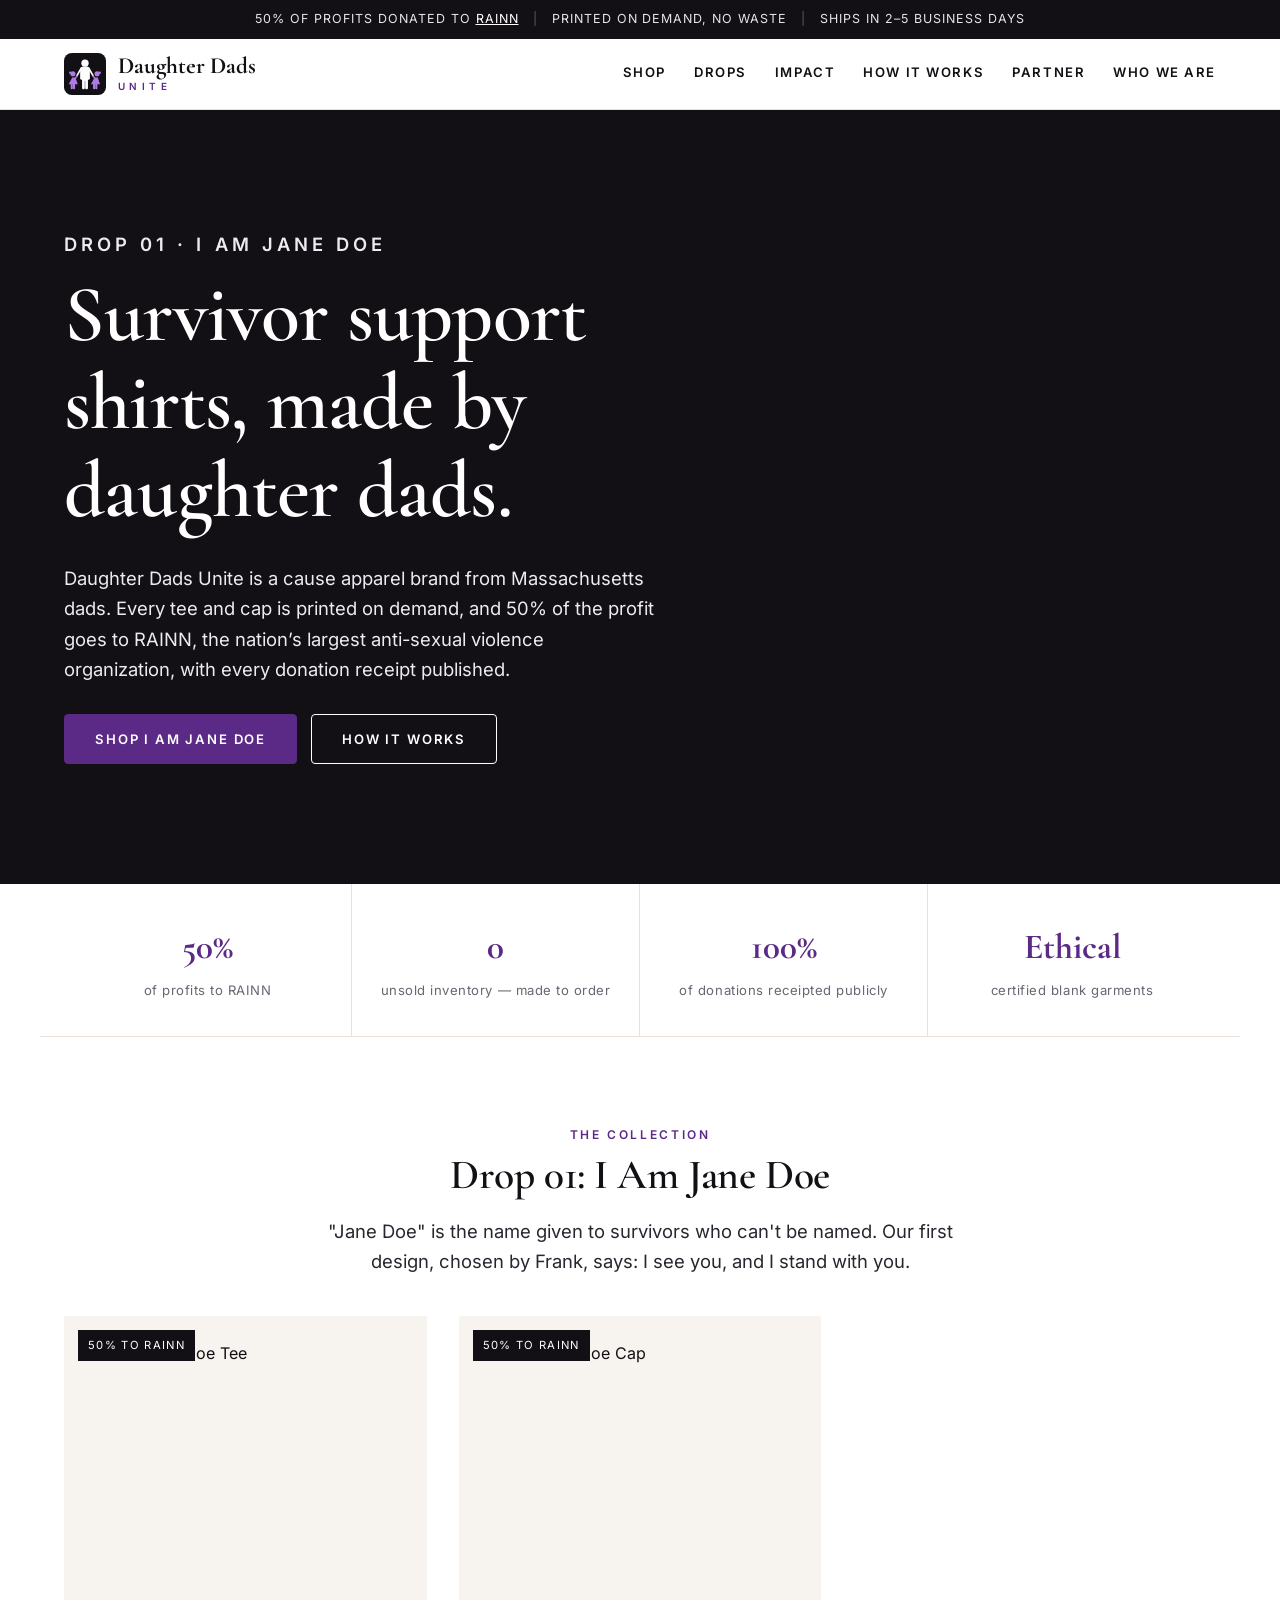
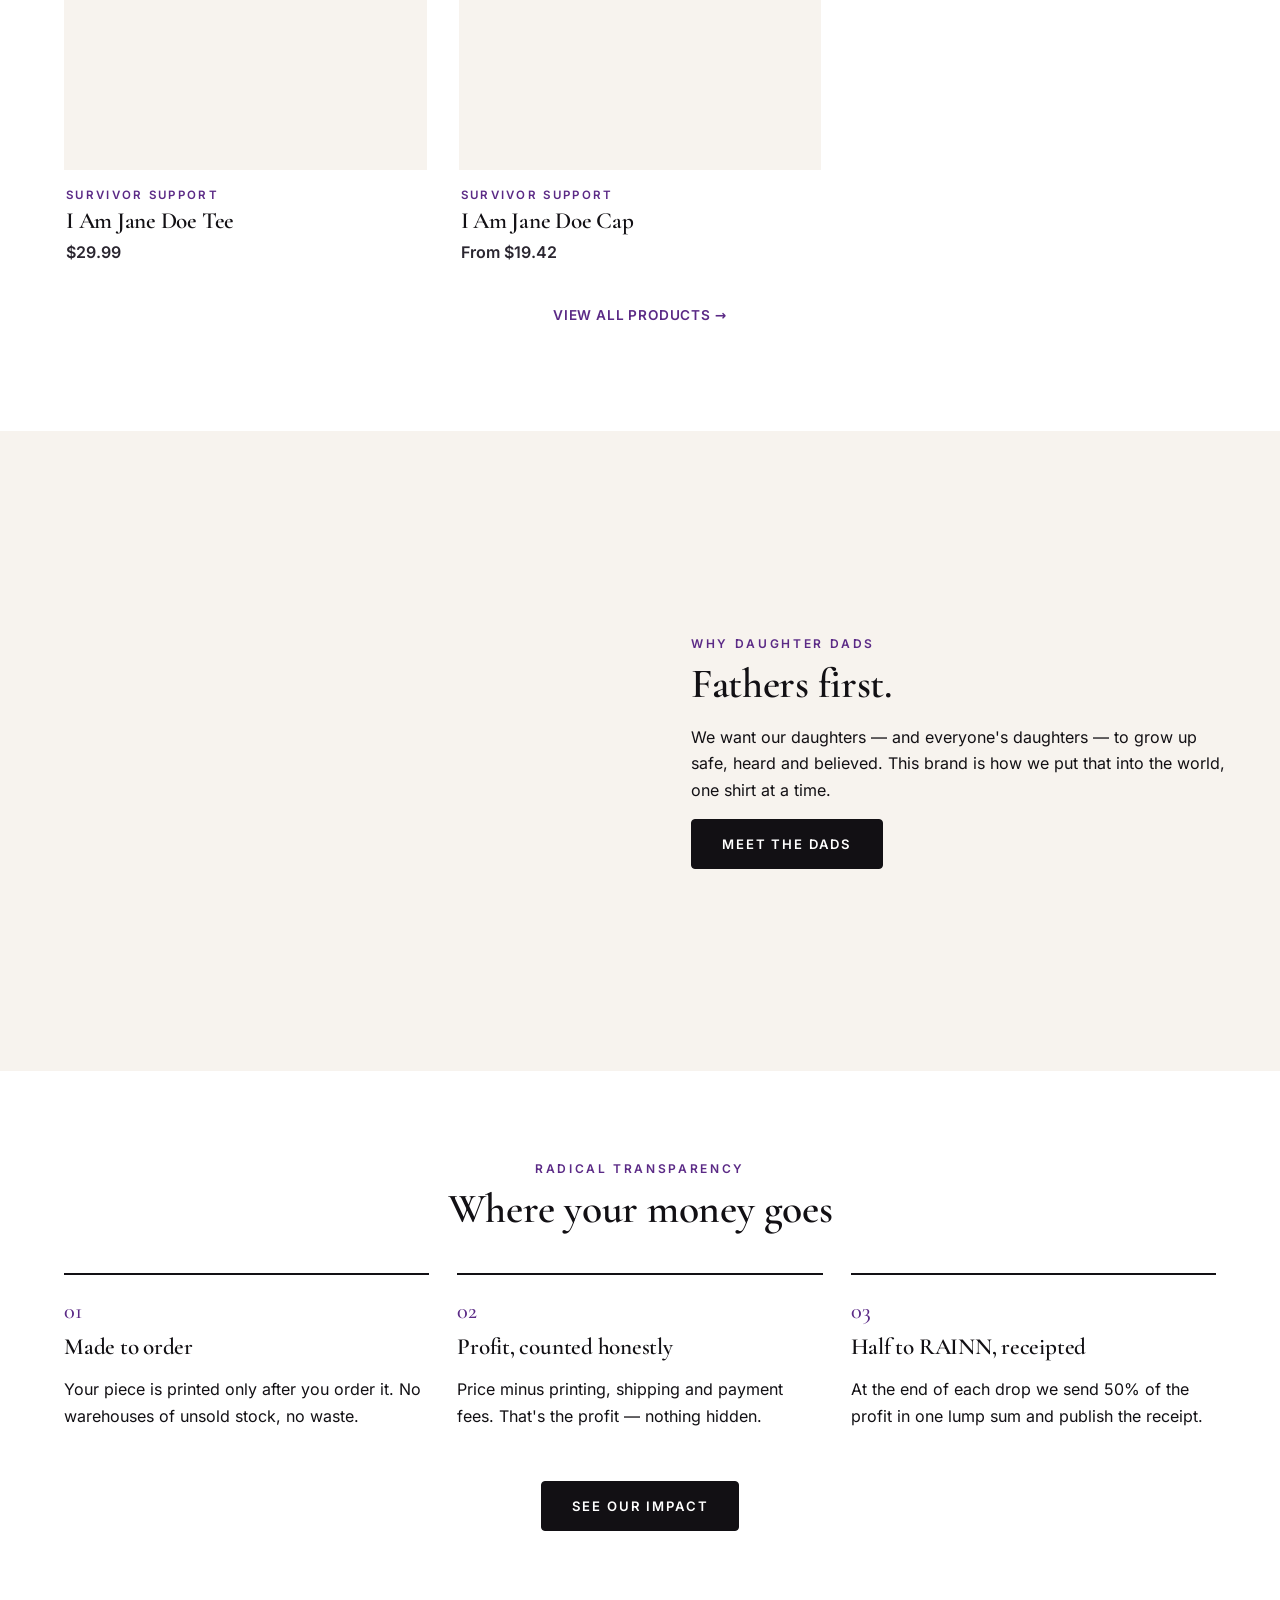
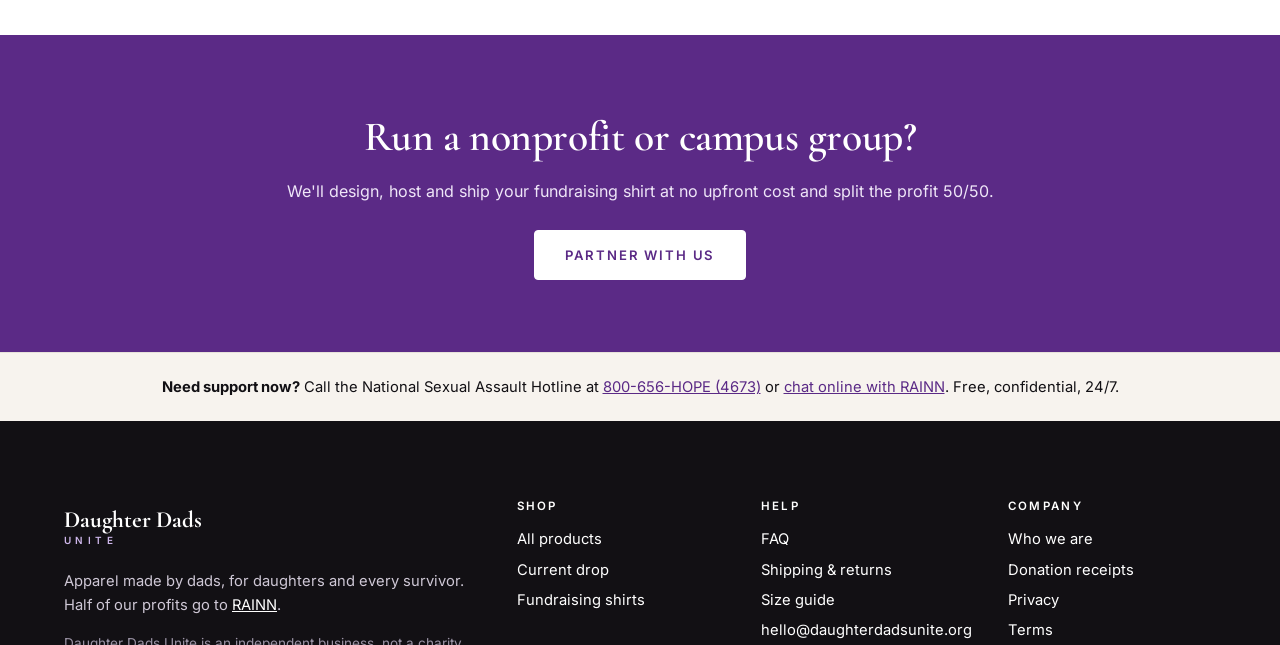
==== index.html @ fb6a7fa9 "Hero copy: 'from Massachusetts dads' Co-Authored-By: Claude Opus 5.5 <noreply@anthropic.com> Claude-" ====
<!DOCTYPE html>
<html lang="en">
<head>
<meta charset="utf-8">
<meta name="viewport" content="width=device-width, initial-scale=1">
<title>Daughter Dads Unite | Cause Apparel, 50% of Profits to RAINN</title>
<meta name="description" content="Premium cause apparel made by dads for their daughters. Printed on demand, 50% of profits donated to RAINN, every receipt published.">
<meta name="robots" content="index, follow, max-image-preview:large, max-snippet:-1">
<link rel="canonical" href="https://daughterdadsunite.org/">
<meta property="og:type" content="website"><meta property="og:site_name" content="Daughter Dads Unite">
<meta property="og:title" content="Daughter Dads Unite | Cause Apparel, 50% of Profits to RAINN"><meta property="og:description" content="Premium cause apparel made by dads for their daughters. Printed on demand, 50% of profits donated to RAINN, every receipt published.">
<meta property="og:url" content="https://daughterdadsunite.org/"><meta property="og:image" content="https://images.unsplash.com/photo-1554200991-de2527940354?auto=format&fit=crop&w=1200&h=630&q=80">
<meta property="og:image:width" content="1200"><meta property="og:image:height" content="630"><meta property="og:image:alt" content="A father carrying his young daughter on his shoulders outdoors"><meta property="og:locale" content="en_US">
<meta name="twitter:card" content="summary_large_image"><meta name="twitter:title" content="Daughter Dads Unite | Cause Apparel, 50% of Profits to RAINN"><meta name="twitter:description" content="Premium cause apparel made by dads for their daughters. Printed on demand, 50% of profits donated to RAINN, every receipt published."><meta name="twitter:image" content="https://images.unsplash.com/photo-1554200991-de2527940354?auto=format&fit=crop&w=1200&h=630&q=80">
<meta name="theme-color" content="#121014">
<link rel="icon" href="/favicon.ico" sizes="48x48"><link rel="icon" href="/favicon.svg" type="image/svg+xml"><link rel="icon" href="/icons/favicon-32.png" type="image/png" sizes="32x32">
<link rel="apple-touch-icon" href="/icons/apple-touch-icon.png"><link rel="manifest" href="/site.webmanifest">
<link rel="preload" href="fonts/inter-latin-400-normal.woff2" as="font" type="font/woff2" crossorigin><link rel="preload" href="fonts/cormorant-garamond-latin-600-normal.woff2" as="font" type="font/woff2" crossorigin>
<link rel="preconnect" href="https://images.unsplash.com" crossorigin><link rel="preconnect" href="https://m.media-amazon.com" crossorigin>
<link rel="preload" as="image" href="https://images.unsplash.com/photo-1554200991-de2527940354?auto=format&fit=crop&w=1200&q=70" imagesrcset="https://images.unsplash.com/photo-1554200991-de2527940354?auto=format&fit=crop&w=480&q=70 480w, https://images.unsplash.com/photo-1554200991-de2527940354?auto=format&fit=crop&w=800&q=70 800w, https://images.unsplash.com/photo-1554200991-de2527940354?auto=format&fit=crop&w=1200&q=70 1200w, https://images.unsplash.com/photo-1554200991-de2527940354?auto=format&fit=crop&w=1800&q=70 1800w" imagesizes="(max-width:899px) 100vw, 56vw" fetchpriority="high">
<link rel="stylesheet" href="styles.css?v=20261127c">
<script type="application/ld+json">{"@context":"https://schema.org","@graph":[{"@type":"Organization","@id":"https://daughterdadsunite.org/#organization","name":"Daughter Dads Unite","alternateName":"DDU","url":"https://daughterdadsunite.org/","logo":{"@type":"ImageObject","url":"https://daughterdadsunite.org/icons/logo-512.png","width":512,"height":512},"image":"https://daughterdadsunite.org/icons/logo-512.png","email":"hello@daughterdadsunite.org","description":"Cause apparel made by two Massachusetts dads for their daughters and every survivor. Printed on demand; 50% of profits donated to RAINN with every receipt published.","slogan":"Wear what you stand for.","foundingLocation":{"@type":"Place","name":"Massachusetts, USA"},"areaServed":"US","founder":[{"@type":"Person","name":"Frank Schnur","jobTitle":"CEO, Movement","image":"https://daughterdadsunite.org/images/frank-schnur.jpg"},{"@type":"Person","name":"Shaheen Arif","jobTitle":"Chief Coordinator of Campaigns","image":"https://daughterdadsunite.org/images/shaheen-arif.jpg"}],"contactPoint":{"@type":"ContactPoint","contactType":"customer support","email":"hello@daughterdadsunite.org","availableLanguage":"English"},"sameAs":["https://www.amazon.com/dp/B0HSJB42QG"]},{"@type":"WebSite","@id":"https://daughterdadsunite.org/#website","url":"https://daughterdadsunite.org/","name":"Daughter Dads Unite","publisher":{"@id":"https://daughterdadsunite.org/#organization"},"inLanguage":"en-US"},{"@type":"WebPage","@id":"https://daughterdadsunite.org/#webpage","url":"https://daughterdadsunite.org/","name":"Daughter Dads Unite | Cause Apparel, 50% of Profits to RAINN","description":"Premium cause apparel made by dads for their daughters. Printed on demand, 50% of profits donated to RAINN, every receipt published.","isPartOf":{"@id":"https://daughterdadsunite.org/#website"},"about":{"@id":"https://daughterdadsunite.org/#organization"},"inLanguage":"en-US","primaryImageOfPage":{"@type":"ImageObject","url":"https://images.unsplash.com/photo-1554200991-de2527940354?auto=format&fit=crop&w=1200&h=630&q=80"}},{"@type":"Product","@id":"https://daughterdadsunite.org/product-jane-doe-tee.html#product","name":"I Am Jane Doe Tee","sku":"DDU-JANE-DOE-TEE","image":["https://m.media-amazon.com/images/I/51NtJSgfksL._AC_SL1000_.jpg"],"description":"Unisex cause tee. \"Jane Doe\" is the name given to survivors who can't be named; wearing it says: I see you, and I stand with you. 50% of profits go to RAINN.","brand":{"@type":"Brand","name":"Daughter Dads Unite"},"category":"Apparel & Accessories > Clothing > Shirts & Tops","url":"https://daughterdadsunite.org/product-jane-doe-tee.html","offers":{"@type":"Offer","url":"https://daughterdadsunite.org/product-jane-doe-tee.html","priceCurrency":"USD","price":"29.99","availability":"https://schema.org/InStock","itemCondition":"https://schema.org/NewCondition","seller":{"@id":"https://daughterdadsunite.org/#organization"},"hasMerchantReturnPolicy":{"@type":"MerchantReturnPolicy","applicableCountry":"US","returnPolicyCategory":"https://schema.org/MerchantReturnFiniteReturnWindow","merchantReturnDays":30,"returnMethod":"https://schema.org/ReturnByMail","merchantReturnLink":"https://daughterdadsunite.org/faq.html#shipping","itemDefectReturnFees":"https://schema.org/FreeReturn"}}},{"@type":"Product","@id":"https://daughterdadsunite.org/product-jane-doe-cap.html#product","name":"I Am Jane Doe Cap","sku":"DDU-JANE-DOE-CAP","image":["https://m.media-amazon.com/images/I/417ATIIuTfL._AC_SL1000_.jpg"],"description":"Black structured cap with adjustable strap carrying the I Am Jane Doe statement. 50% of profits go to RAINN.","brand":{"@type":"Brand","name":"Daughter Dads Unite"},"category":"Apparel & Accessories > Clothing Accessories > Hats","url":"https://daughterdadsunite.org/product-jane-doe-cap.html","offers":{"@type":"Offer","url":"https://daughterdadsunite.org/product-jane-doe-cap.html","priceCurrency":"USD","price":"19.42","availability":"https://schema.org/InStock","itemCondition":"https://schema.org/NewCondition","seller":{"@id":"https://daughterdadsunite.org/#organization"},"hasMerchantReturnPolicy":{"@type":"MerchantReturnPolicy","applicableCountry":"US","returnPolicyCategory":"https://schema.org/MerchantReturnFiniteReturnWindow","merchantReturnDays":30,"returnMethod":"https://schema.org/ReturnByMail","merchantReturnLink":"https://daughterdadsunite.org/faq.html#shipping","itemDefectReturnFees":"https://schema.org/FreeReturn"}}},{"@type":"ItemList","@id":"https://daughterdadsunite.org/#products","name":"Drop 01: I Am Jane Doe","itemListElement":[{"@type":"ListItem","position":1,"url":"https://daughterdadsunite.org/product-jane-doe-tee.html"},{"@type":"ListItem","position":2,"url":"https://daughterdadsunite.org/product-jane-doe-cap.html"}]}]}</script>
</head>
<body>
<a class="skip" href="#main">Skip to content</a>
<div class="announce" role="note"><span>50% of profits donated to <a href="cause.html">RAINN</a></span><span class="sep">|</span><span>Printed on demand, no waste</span><span class="sep">|</span><span>Ships in 2&ndash;5 business days</span></div>
<header class="site-header">
  <div class="wrap header-inner">
    <a class="brand" href="index.html" aria-label="Daughter Dads Unite home"><img src="logo.svg?v=20261127c" alt="" width="42" height="42" decoding="async"><span class="wordmark">Daughter Dads<small>Unite</small></span></a>
    <button class="menu-btn" aria-expanded="false" aria-controls="nav" onclick="var n=document.getElementById('nav');var o=n.classList.toggle('open');this.setAttribute('aria-expanded',o)">Menu</button>
    <nav id="nav" aria-label="Main"><a href="shop.html">Shop</a><a href="drops.html">Drops</a><a href="cause.html">Impact</a><a href="how-it-works.html">How It Works</a><a href="partner.html">Partner</a><a href="about.html">Who We Are</a></nav>
  </div>
</header>
<main id="main">
<section class="hero">
  <img src="https://images.unsplash.com/photo-1554200991-de2527940354?auto=format&fit=crop&w=1200&q=70" srcset="https://images.unsplash.com/photo-1554200991-de2527940354?auto=format&fit=crop&w=480&q=70 480w, https://images.unsplash.com/photo-1554200991-de2527940354?auto=format&fit=crop&w=800&q=70 800w, https://images.unsplash.com/photo-1554200991-de2527940354?auto=format&fit=crop&w=1200&q=70 1200w, https://images.unsplash.com/photo-1554200991-de2527940354?auto=format&fit=crop&w=1800&q=70 1800w" sizes="(max-width:899px) 100vw, 56vw" width="1200" height="800" alt="A father carrying his young daughter on his shoulders outdoors" class="hero-img" loading="eager" fetchpriority="high" decoding="async">
  <div class="hero-text">
    <p class="eyebrow">Drop 01 &middot; I Am Jane Doe</p>
    <h1>Survivor support shirts, made by daughter dads.</h1>
    <p>Daughter Dads Unite is a cause apparel brand from Massachusetts dads. Every tee and cap is printed on demand, and 50% of the profit goes to RAINN, the nation&rsquo;s largest anti-sexual violence organization, with every donation receipt published.</p>
    <div class="cta-row"><a class="btn" href="product-jane-doe-tee.html">Shop I Am Jane Doe</a><a class="btn outline" href="how-it-works.html">How it works</a></div>
  </div>
</section>
<section class="trust wrap">
  <div><b>50%</b><span>of profits to RAINN</span></div>
  <div><b>0</b><span>unsold inventory &mdash; made to order</span></div>
  <div><b>100%</b><span>of donations receipted publicly</span></div>
  <div><b>Ethical</b><span>certified blank garments</span></div>
</section>
<section class="wrap section">
  <div class="section-head"><p class="eyebrow dark">The collection</p><h2>Drop 01: I Am Jane Doe</h2><p class="lead">"Jane Doe" is the name given to survivors who can't be named. Our first design, chosen by Frank, says: I see you, and I stand with you.</p></div>
  <div class="pgrid"><a class="pcard" href="product-jane-doe-tee.html">
  <div class="pcard-img"><img src="https://m.media-amazon.com/images/I/51NtJSgfksL._AC_SL1000_.jpg" srcset="https://m.media-amazon.com/images/I/51NtJSgfksL._AC_SL500_.jpg 500w, https://m.media-amazon.com/images/I/51NtJSgfksL._AC_SL1000_.jpg 1000w" sizes="(max-width:600px) 90vw, 400px" width="1000" height="1000" loading="lazy" decoding="async" alt="I Am Jane Doe Tee"><span class="tag">50% to RAINN</span></div>
  <div class="pcard-body"><p class="cause-label">Survivor Support</p><h3>I Am Jane Doe Tee</h3><p class="price">$29.99</p></div>
</a><a class="pcard" href="product-jane-doe-cap.html">
  <div class="pcard-img"><img src="https://m.media-amazon.com/images/I/417ATIIuTfL._AC_SL1000_.jpg" srcset="https://m.media-amazon.com/images/I/417ATIIuTfL._AC_SL500_.jpg 500w, https://m.media-amazon.com/images/I/417ATIIuTfL._AC_SL1000_.jpg 1000w" sizes="(max-width:600px) 90vw, 400px" width="1000" height="1000" loading="lazy" decoding="async" alt="I Am Jane Doe Cap"><span class="tag">50% to RAINN</span></div>
  <div class="pcard-body"><p class="cause-label">Survivor Support</p><h3>I Am Jane Doe Cap</h3><p class="price">From $19.42</p></div>
</a></div>
  <p class="center"><a class="text-link" href="shop.html">View all products &rarr;</a></p>
</section>
<section class="split-band">
  <img src="https://images.unsplash.com/photo-1764697383508-b7f53784ffc0?auto=format&fit=crop&w=1200&q=70" srcset="https://images.unsplash.com/photo-1764697383508-b7f53784ffc0?auto=format&fit=crop&w=480&q=70 480w, https://images.unsplash.com/photo-1764697383508-b7f53784ffc0?auto=format&fit=crop&w=800&q=70 800w, https://images.unsplash.com/photo-1764697383508-b7f53784ffc0?auto=format&fit=crop&w=1200&q=70 1200w" sizes="(max-width:800px) 100vw, 50vw" width="1200" height="800" alt="Father and daughter smiling together among autumn leaves" class="band-img" loading="lazy" decoding="async">
  <div class="band-text">
    <p class="eyebrow dark">Why daughter dads</p>
    <h2>Fathers first.</h2>
    <p>We want our daughters &mdash; and everyone's daughters &mdash; to grow up safe, heard and believed. This brand is how we put that into the world, one shirt at a time.</p>
    <a class="btn dark" href="about.html">Meet the dads</a>
  </div>
</section>
<section class="wrap section">
  <div class="section-head"><p class="eyebrow dark">Radical transparency</p><h2>Where your money goes</h2></div>
  <div class="three">
    <div class="step"><span>01</span><h3>Made to order</h3><p>Your piece is printed only after you order it. No warehouses of unsold stock, no waste.</p></div>
    <div class="step"><span>02</span><h3>Profit, counted honestly</h3><p>Price minus printing, shipping and payment fees. That's the profit &mdash; nothing hidden.</p></div>
    <div class="step"><span>03</span><h3>Half to RAINN, receipted</h3><p>At the end of each drop we send 50% of the profit in one lump sum and publish the receipt.</p></div>
  </div>
  <p class="center"><a class="btn dark" href="cause.html">See our impact</a></p>
</section>
<section class="cta-band"><div class="wrap">
  <h2>Run a nonprofit or campus group?</h2>
  <p>We'll design, host and ship your fundraising shirt at no upfront cost and split the profit 50/50.</p>
  <a class="btn" href="partner.html">Partner with us</a>
</div></section>

</main>
<section class="hotline"><div class="wrap"><p><b>Need support now?</b> Call the National Sexual Assault Hotline at <a href="tel:18006564673">800-656-HOPE (4673)</a> or <a href="https://hotline.rainn.org/online" target="_blank" rel="noopener">chat online with RAINN</a>. Free, confidential, 24/7.</p></div></section>
<footer class="site-footer">
  <div class="wrap footer-grid">
    <div>
      <p class="wordmark light">Daughter Dads<small>Unite</small></p>
      <p>Apparel made by dads, for daughters and every survivor. Half of our profits go to <a href="https://rainn.org" target="_blank" rel="noopener">RAINN</a>.</p>
      <p class="fine">Daughter Dads Unite is an independent business, not a charity, and is not affiliated with or endorsed by RAINN. Purchases are not tax-deductible.</p>
    </div>
    <div><p class="foot-h">Shop</p><a href="shop.html">All products</a><a href="drops.html">Current drop</a><a href="partner.html">Fundraising shirts</a></div>
    <div><p class="foot-h">Help</p><a href="faq.html">FAQ</a><a href="faq.html#shipping">Shipping &amp; returns</a><a href="faq.html#sizing">Size guide</a><a href="mailto:hello@daughterdadsunite.org">hello@daughterdadsunite.org</a></div>
    <div><p class="foot-h">Company</p><a href="about.html">Who we are</a><a href="cause.html#receipts">Donation receipts</a><a href="privacy.html">Privacy</a><a href="terms.html">Terms</a></div>
  </div>
  <p class="wrap fine copy">&copy; 2026 Daughter Dads Unite. Products are printed and shipped by our fulfilment partner Printful. Also sold on Amazon by Love and Care Store.</p>
  <p class="wrap fine powered">Powered by <a href="https://getservices.ai" target="_blank" rel="noopener">getservices.ai</a></p>
</footer>
<script>window.DDU_API="https://api.daughterdadsunite.org";</script>

</body>
</html>
---- styles.css ----
@font-face{font-family:'Cormorant Garamond';font-style:normal;font-weight:500;font-display:swap;src:url(fonts/cormorant-garamond-latin-500-normal.woff2) format('woff2')}
@font-face{font-family:'Cormorant Garamond';font-style:normal;font-weight:600;font-display:swap;src:url(fonts/cormorant-garamond-latin-600-normal.woff2) format('woff2')}
@font-face{font-family:'Cormorant Garamond';font-style:normal;font-weight:700;font-display:swap;src:url(fonts/cormorant-garamond-latin-700-normal.woff2) format('woff2')}
@font-face{font-family:'Inter';font-style:normal;font-weight:400;font-display:swap;src:url(fonts/inter-latin-400-normal.woff2) format('woff2')}
@font-face{font-family:'Inter';font-style:normal;font-weight:500;font-display:swap;src:url(fonts/inter-latin-500-normal.woff2) format('woff2')}
@font-face{font-family:'Inter';font-style:normal;font-weight:600;font-display:swap;src:url(fonts/inter-latin-600-normal.woff2) format('woff2')}
@font-face{font-family:'Inter';font-style:normal;font-weight:700;font-display:swap;src:url(fonts/inter-latin-700-normal.woff2) format('woff2')}
:root{--ink:#121014;--ink2:#2a2630;--muted:#6b6472;--plum:#5b2a86;--plum-d:#43196a;--wine:#8c1d40;--cream:#f7f3ee;--line:#e7e1da;--white:#fff;--r:4px;--serif:"Cormorant Garamond",Georgia,"Times New Roman",serif;--sans:Inter,system-ui,-apple-system,"Segoe UI",Roboto,Arial,sans-serif}
*{box-sizing:border-box}html{scroll-behavior:smooth}
body{margin:0;font:16px/1.65 var(--sans);color:var(--ink);background:var(--white);-webkit-font-smoothing:antialiased}
img{max-width:100%;height:auto;display:block}
a{color:var(--plum)}
h1,h2,h3{font-family:var(--serif);font-weight:600;line-height:1.1;color:var(--ink);letter-spacing:-.01em}
h1{font-size:clamp(2.4rem,5.5vw,4rem);margin:.15em 0 .35em}
h2{font-size:clamp(1.8rem,3.6vw,2.6rem);margin:.2em 0 .4em}
h3{font-size:1.45rem;margin:.2em 0}
.wrap{max-width:1200px;margin:0 auto;padding:0 24px}
.narrow{max-width:780px}
.section{padding:88px 24px}
.center{text-align:center}
.lead{font-size:1.15rem;color:var(--ink2);max-width:680px}
.section-head{text-align:center;margin-bottom:40px}.section-head .lead{margin:0 auto}
.fine{font-size:.85rem;color:var(--muted)}
.eyebrow{text-transform:uppercase;letter-spacing:.22em;font-size:.75rem;font-weight:600;color:#e9dcf7;margin:0}
.eyebrow.dark{color:var(--plum)}
.skip{position:absolute;left:-999px}.skip:focus{left:10px;top:10px;background:#fff;padding:8px;z-index:9}
.announce{background:var(--ink);color:#e8e3ec;font-size:.78rem;letter-spacing:.08em;text-transform:uppercase;display:flex;justify-content:center;gap:14px;flex-wrap:wrap;padding:9px 14px;text-align:center}
.announce a{color:#fff}.announce .sep{opacity:.35}
@media(max-width:700px){.announce .sep,.announce span:nth-child(n+3){display:none}}
.site-header{position:sticky;top:0;z-index:5;background:rgba(255,255,255,.97);border-bottom:1px solid var(--line);backdrop-filter:blur(8px)}
.header-inner{display:flex;align-items:center;justify-content:space-between;gap:16px;padding-top:14px;padding-bottom:14px;flex-wrap:wrap}
.brand{display:flex;align-items:center;gap:12px;text-decoration:none;color:var(--ink)}
.wordmark{font-family:var(--serif);font-size:1.45rem;font-weight:700;line-height:1;display:flex;flex-direction:column}
.wordmark small{font-family:var(--sans);font-size:.62rem;letter-spacing:.45em;text-transform:uppercase;font-weight:600;color:var(--plum);margin-top:4px}
.wordmark.light{color:#fff}.wordmark.light small{color:#cdb6ea}
nav{display:flex;gap:28px;flex-wrap:wrap}
nav a{text-decoration:none;color:var(--ink);font-size:.82rem;font-weight:600;letter-spacing:.12em;text-transform:uppercase;padding:4px 0;border-bottom:2px solid transparent}
nav a[aria-current=page],nav a:hover{border-color:var(--plum)}
.menu-btn{display:none;background:none;border:1px solid var(--ink);padding:7px 14px;font:600 .8rem var(--sans);letter-spacing:.12em;text-transform:uppercase;cursor:pointer}
@media(max-width:900px){.menu-btn{display:block}nav{display:none;width:100%;flex-direction:column;gap:14px;padding:10px 0}nav.open{display:flex}}
.btn{display:inline-block;background:var(--plum);color:#fff;text-decoration:none;font:600 .82rem var(--sans);letter-spacing:.14em;text-transform:uppercase;padding:16px 30px;border:1px solid var(--plum);border-radius:var(--r);cursor:pointer;transition:background .2s,color .2s}
.btn:hover{background:var(--plum-d);border-color:var(--plum-d)}
.btn.outline{background:transparent;border-color:#fff}.btn.outline:hover{background:#fff;color:var(--ink)}
.btn.dark{background:var(--ink);border-color:var(--ink)}.btn.dark:hover{background:var(--plum)}
.btn.full{display:block;width:100%;text-align:center}
.btn[disabled]{opacity:.55;cursor:wait}
.text-link{font-weight:600;letter-spacing:.06em;text-decoration:none;text-transform:uppercase;font-size:.85rem}
.hero{position:relative;min-height:86vh;display:flex;align-items:center;color:#fff;overflow:hidden;background:var(--ink)}
.hero-img{position:absolute;inset:0;width:100%;height:100%;object-fit:cover;opacity:.85;object-position:72% center}
@media(min-width:900px){.hero-img{left:auto;right:0;width:56%;object-position:0% 30%;-webkit-mask-image:linear-gradient(90deg,transparent 0,#000 30%);mask-image:linear-gradient(90deg,transparent 0,#000 30%)}.hero:after{background:linear-gradient(90deg,rgba(18,16,20,.9) 0%,rgba(18,16,20,.5) 40%,rgba(18,16,20,0) 70%)}}
.hero:after{content:"";position:absolute;inset:0;background:linear-gradient(90deg,rgba(18,16,20,.88) 0%,rgba(18,16,20,.55) 50%,rgba(18,16,20,.1) 100%)}
.hero-text{position:relative;z-index:1;max-width:640px;padding:80px 24px;margin-left:max(24px,calc((100vw - 1200px)/2))}
.hero h1{color:#fff;font-size:clamp(2.8rem,6.5vw,5rem)}
.hero p{font-size:1.15rem;color:#eee9f2}
.cta-row{display:flex;gap:14px;flex-wrap:wrap;margin-top:30px}
.trust{display:grid;grid-template-columns:repeat(4,1fr);gap:0;border-bottom:1px solid var(--line)}
.trust div{padding:34px 16px;text-align:center;border-right:1px solid var(--line)}.trust div:last-child{border-right:0}
.trust b{display:block;font-family:var(--serif);font-size:2.2rem;color:var(--plum)}
.trust span{font-size:.82rem;color:var(--muted);letter-spacing:.04em}
@media(max-width:800px){.trust{grid-template-columns:repeat(2,1fr)}.trust div:nth-child(2){border-right:0}}
.pgrid{display:grid;grid-template-columns:repeat(auto-fill,minmax(280px,1fr));gap:32px}
.pcard{text-decoration:none;color:inherit;display:block}
.pcard-img{position:relative;background:var(--cream);aspect-ratio:4/5;overflow:hidden}
.pcard-img img{width:100%;height:100%;object-fit:contain;padding:24px;transition:transform .5s}
.pcard:hover .pcard-img img{transform:scale(1.04)}
.tag{position:absolute;top:14px;left:14px;background:var(--ink);color:#fff;font-size:.7rem;letter-spacing:.12em;text-transform:uppercase;padding:6px 10px}
.pcard-body{padding:16px 2px}
.cause-label{font-size:.72rem;letter-spacing:.2em;text-transform:uppercase;color:var(--plum);font-weight:600;margin:0}
.price{font-weight:600;color:var(--ink2);margin:.2em 0}
.price.big{font-size:1.5rem;font-family:var(--serif)}
.price-note{display:block;font:500 .85rem var(--sans);color:var(--muted)}
.split-band{display:grid;grid-template-columns:1fr 1fr;background:var(--cream);align-items:stretch}
.band-img{width:100%;height:100%;min-height:440px;object-fit:cover}
.band-text{padding:72px 8%;align-self:center}
@media(max-width:850px){.split-band{grid-template-columns:1fr}.band-img{min-height:300px}}
.three{display:grid;grid-template-columns:repeat(3,1fr);gap:28px;margin:36px 0}
@media(max-width:800px){.three{grid-template-columns:1fr}}
.step{border-top:2px solid var(--ink);padding-top:18px}
.step span{font-family:var(--serif);font-size:1.4rem;color:var(--plum)}
.cta-band{background:var(--plum);color:#fff;text-align:center;padding:72px 24px}
.cta-band h2{color:#fff}.cta-band p{color:#efe6f8;margin-bottom:26px}
.cta-band .btn{background:#fff;color:var(--plum);border-color:#fff}
.impact{border:1px solid var(--wine);border-left:6px solid var(--wine);background:#fbf4f6;padding:20px 22px;margin:22px 0}
.impact p{margin:.25em 0;color:var(--ink2)}
.impact-h{font-family:var(--serif);font-size:1.5rem;font-weight:700;color:var(--wine)!important}
.impact-total{font-size:.92rem}
.impact a{font-size:.85rem;font-weight:600;color:var(--wine)}
.product-page{padding-top:28px;padding-bottom:80px}
.crumbs{font-size:.8rem;color:var(--muted);margin-bottom:22px;letter-spacing:.06em}.crumbs a{color:var(--muted)}
.pp-grid{display:grid;grid-template-columns:1.1fr 1fr;gap:56px}
@media(max-width:900px){.pp-grid{grid-template-columns:1fr;gap:28px}}
.gallery #pp-main{width:100%;aspect-ratio:1/1;object-fit:contain;background:var(--cream);padding:24px}
.thumbs{display:flex;gap:10px;margin-top:12px;flex-wrap:wrap}
.thumbs button{border:1px solid var(--line);background:var(--cream);padding:4px;width:72px;height:72px;cursor:pointer}
.thumbs button[aria-pressed=true]{border-color:var(--ink)}
.thumbs img{width:100%;height:100%;object-fit:contain}
.pp-info h1{font-size:clamp(2rem,4vw,3rem)}
.buy fieldset{border:0;padding:0;margin:0 0 18px}
.buy legend{font-weight:600;font-size:.85rem;letter-spacing:.08em;text-transform:uppercase;margin-bottom:10px}
.help{font-weight:500;text-transform:none;letter-spacing:0;margin-left:8px;font-size:.85rem}
.swatches,.sizes{display:flex;gap:10px;flex-wrap:wrap}
.swatches button{width:36px;height:36px;border-radius:50%;border:1px solid var(--line);cursor:pointer;outline-offset:3px}
.swatches button[aria-pressed=true]{outline:2px solid var(--ink)}
.sizes button{min-width:56px;padding:10px 12px;border:1px solid var(--line);background:#fff;font:600 .85rem var(--sans);cursor:pointer}
.sizes button[aria-pressed=true]{background:var(--ink);color:#fff;border-color:var(--ink)}
.sizes button:disabled{opacity:.35;text-decoration:line-through;cursor:not-allowed}
.qty{display:flex;align-items:center;gap:12px;font-weight:600;font-size:.85rem;letter-spacing:.08em;text-transform:uppercase;margin-bottom:18px}
.qty input{width:72px;padding:10px;border:1px solid var(--line);font:inherit}
.hint{font-size:.85rem;color:var(--muted);margin-top:10px}
.hint.error{color:var(--wine)}
.alt-channel{font-size:.9rem;margin-top:14px}
.pp-blurb{font-size:1.05rem;color:var(--ink2);margin:26px 0 10px}
details{border-bottom:1px solid var(--line);padding:16px 0}
details:first-of-type{border-top:1px solid var(--line)}
summary{font-weight:600;cursor:pointer;letter-spacing:.06em;text-transform:uppercase;font-size:.85rem}
.filters{display:flex;gap:10px;justify-content:center;margin-bottom:34px;flex-wrap:wrap}
.chip{border:1px solid var(--ink);padding:8px 16px;font-size:.75rem;letter-spacing:.14em;text-transform:uppercase}
.chip.active{background:var(--ink);color:#fff}.chip.muted{border-color:var(--line);color:var(--muted)}
.coming{margin-top:70px;padding:40px;background:var(--cream);text-align:center}
.coming-list{list-style:none;padding:0;display:flex;flex-wrap:wrap;gap:10px;justify-content:center}
.coming-list li{border:1px solid var(--line);background:#fff;padding:8px 14px;font-size:.85rem}
.drop-card{border:1px solid var(--ink);padding:32px;margin:28px 0}
.muted-card{border-color:var(--line);background:var(--cream)}
.status{font-size:.72rem;letter-spacing:.2em;text-transform:uppercase;font-weight:700;color:var(--muted);margin:0}
.status.live{color:var(--wine)}
.countdown{font-family:var(--serif);font-size:1.5rem;color:var(--wine)}
.receipts{width:100%;border-collapse:collapse;margin:14px 0;font-size:.95rem}
.receipts th,.receipts td{border:1px solid var(--line);padding:12px;text-align:left}
.receipts th{background:var(--cream);font-size:.78rem;letter-spacing:.1em;text-transform:uppercase}
.form{display:grid;gap:16px;margin-top:30px}
.form label{display:grid;gap:6px;font-weight:600;font-size:.85rem;letter-spacing:.06em;text-transform:uppercase}
.form input,.form textarea{font:400 1rem var(--sans);padding:12px 14px;border:1px solid var(--line);border-radius:var(--r);text-transform:none;letter-spacing:0}
.hotline{background:var(--cream);border-top:1px solid var(--line);padding:22px 0;text-align:center;font-size:.92rem}
.hotline p{margin:0}
.site-footer{background:var(--ink);color:#cfc8d6;padding:64px 0 26px;font-size:.92rem}
.site-footer a{color:#fff;display:block;margin:6px 0;text-decoration:none}
.site-footer p a{display:inline;text-decoration:underline}
.site-footer .fine{color:#9c94a6}
.footer-grid{display:grid;grid-template-columns:2fr 1fr 1fr 1fr;gap:36px}
@media(max-width:850px){.footer-grid{grid-template-columns:1fr 1fr}}
.foot-h{font-size:.72rem;letter-spacing:.2em;text-transform:uppercase;color:#fff;font-weight:600}
.copy{margin-top:40px;border-top:1px solid #2e2a33;padding-top:20px}
code{background:var(--cream);padding:1px 5px;font-size:.85em}
.team{display:grid;grid-template-columns:1fr 1fr;gap:32px}
@media(max-width:850px){.team{grid-template-columns:1fr}}
.person{display:flex;gap:24px;align-items:flex-start;border-top:2px solid var(--ink);padding-top:24px}
.person img{width:140px;height:140px;border-radius:50%;object-fit:cover;flex:none}
.person h3{margin:0}
.role{font-size:.75rem;letter-spacing:.16em;text-transform:uppercase;color:var(--plum);font-weight:600;margin:.4em 0 .8em}
@media(max-width:500px){.person{flex-direction:column}}
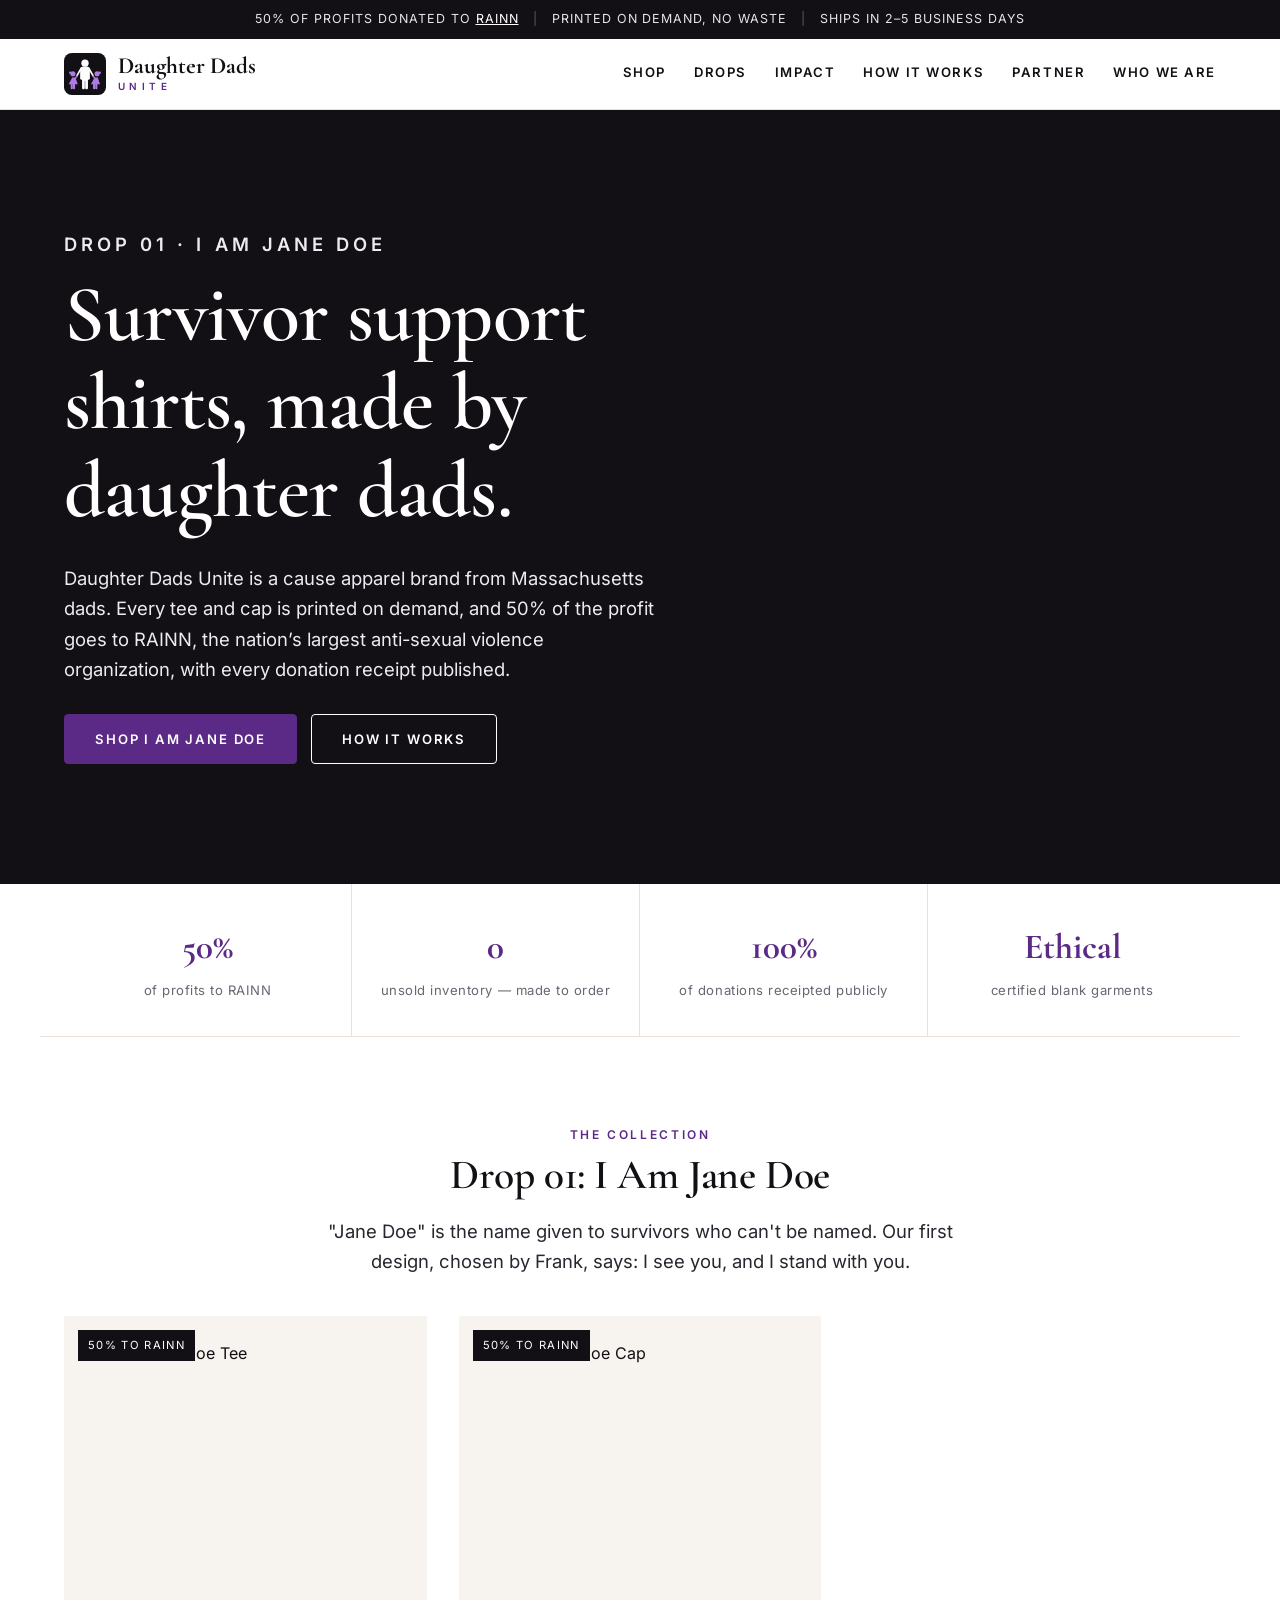
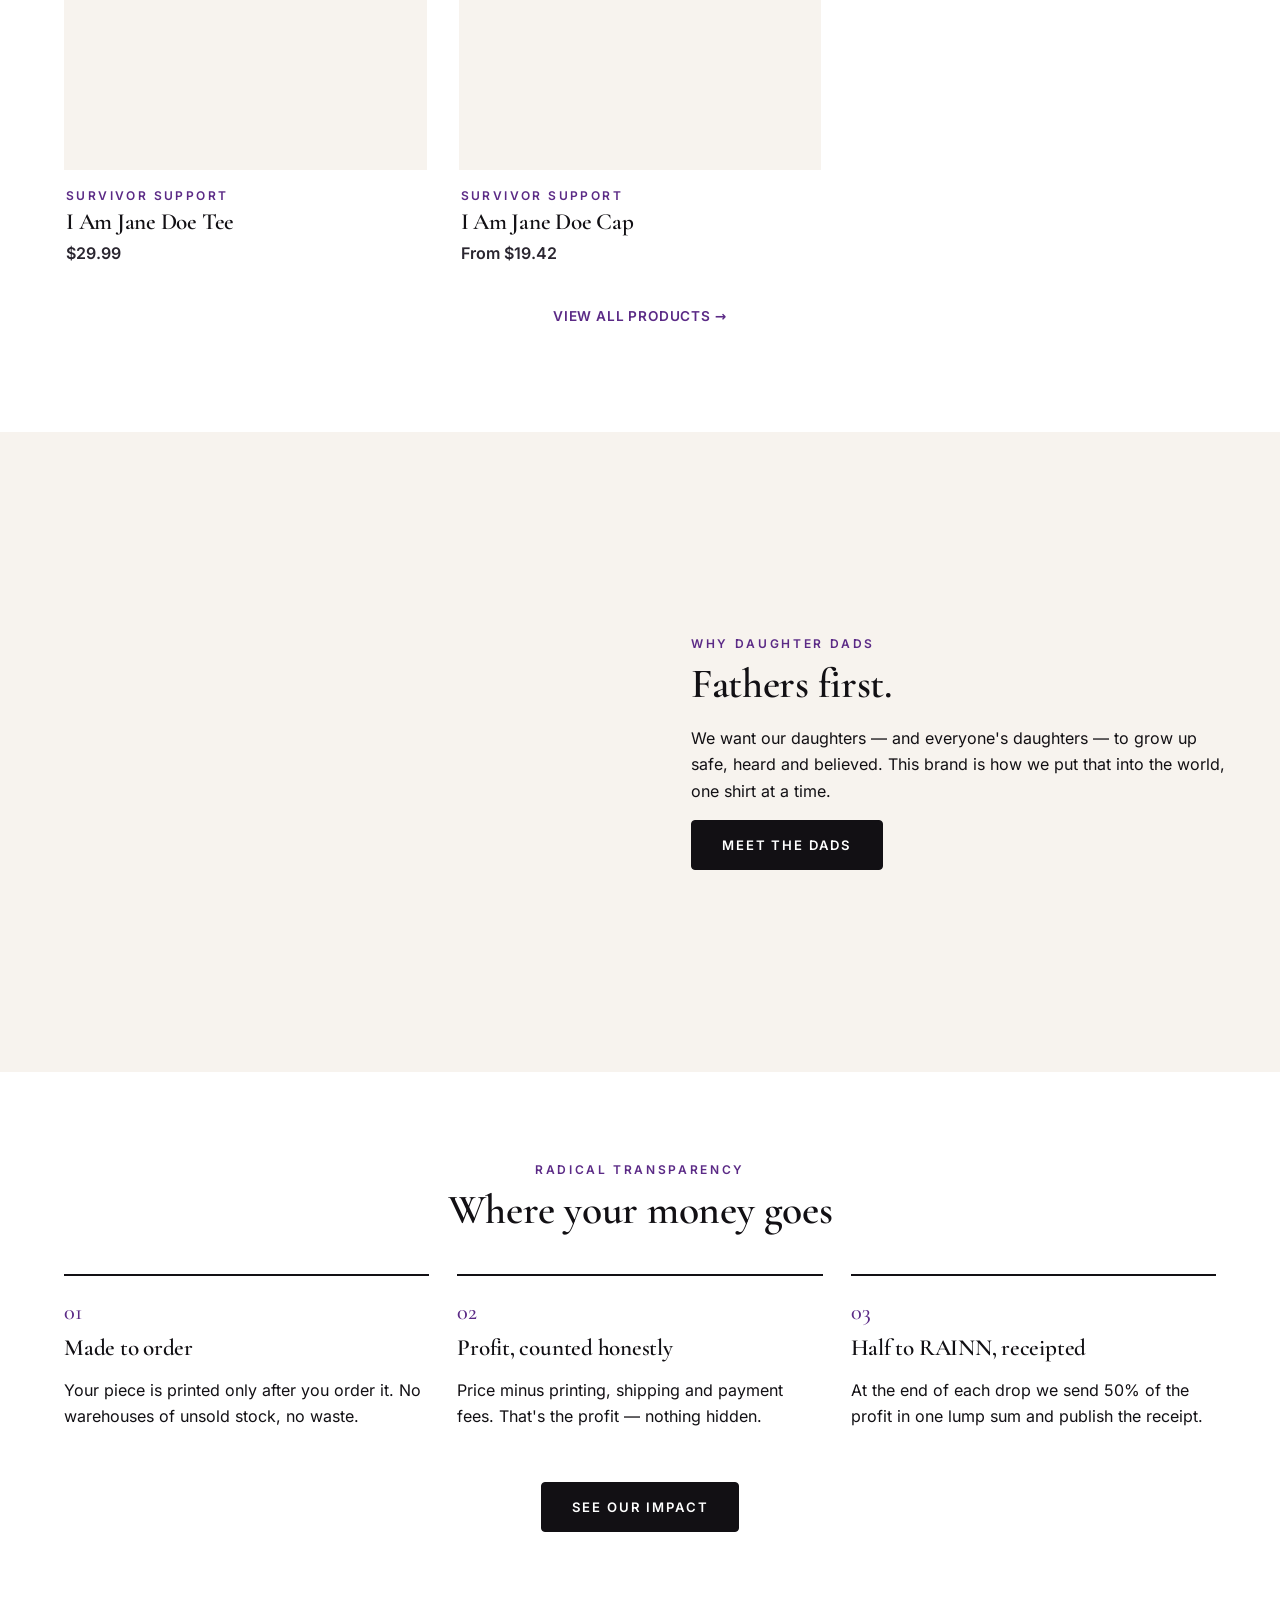
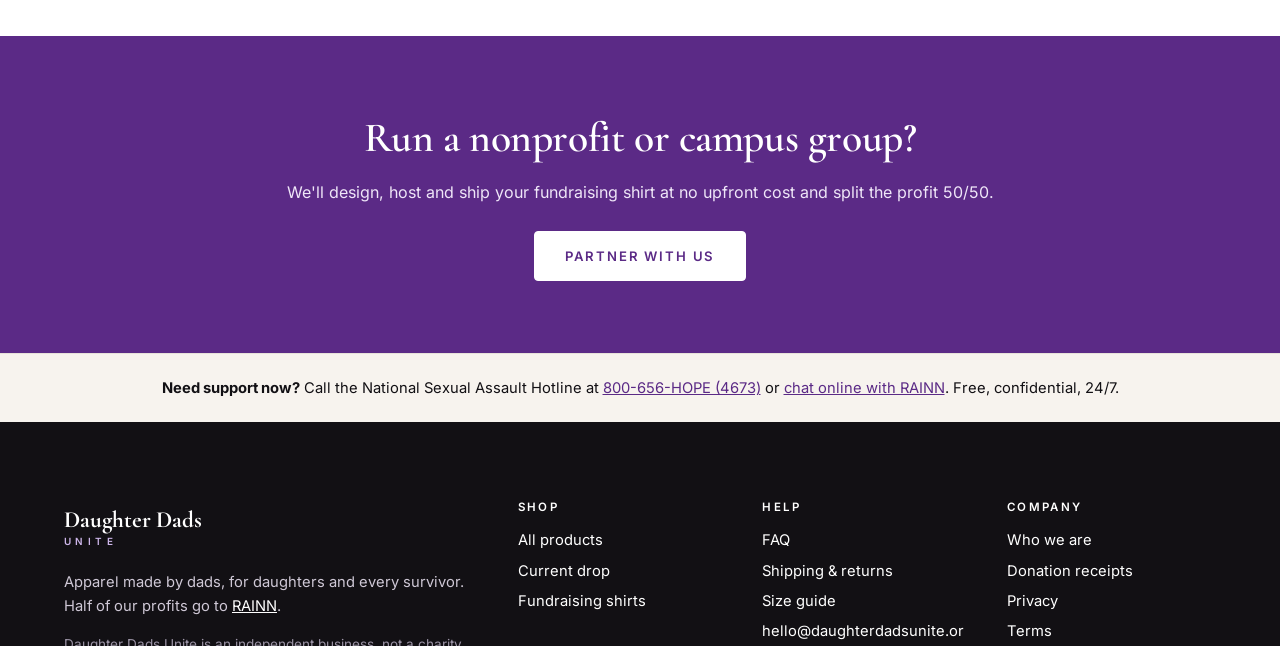
==== commit 3acde716: "Mobile: single-column footer under 420px, min 12px labels Co-Authored-By: Claude Opus 5.5 <noreply@a" ====
--- a/index.html
+++ b/index.html
@@ -18,15 +18,15 @@
 <link rel="preload" href="fonts/inter-latin-400-normal.woff2" as="font" type="font/woff2" crossorigin><link rel="preload" href="fonts/cormorant-garamond-latin-600-normal.woff2" as="font" type="font/woff2" crossorigin>
 <link rel="preconnect" href="https://images.unsplash.com" crossorigin><link rel="preconnect" href="https://m.media-amazon.com" crossorigin>
 <link rel="preload" as="image" href="https://images.unsplash.com/photo-1554200991-de2527940354?auto=format&fit=crop&w=1200&q=70" imagesrcset="https://images.unsplash.com/photo-1554200991-de2527940354?auto=format&fit=crop&w=480&q=70 480w, https://images.unsplash.com/photo-1554200991-de2527940354?auto=format&fit=crop&w=800&q=70 800w, https://images.unsplash.com/photo-1554200991-de2527940354?auto=format&fit=crop&w=1200&q=70 1200w, https://images.unsplash.com/photo-1554200991-de2527940354?auto=format&fit=crop&w=1800&q=70 1800w" imagesizes="(max-width:899px) 100vw, 56vw" fetchpriority="high">
-<link rel="stylesheet" href="styles.css?v=20261127c">
-<script type="application/ld+json">{"@context":"https://schema.org","@graph":[{"@type":"Organization","@id":"https://daughterdadsunite.org/#organization","name":"Daughter Dads Unite","alternateName":"DDU","url":"https://daughterdadsunite.org/","logo":{"@type":"ImageObject","url":"https://daughterdadsunite.org/icons/logo-512.png","width":512,"height":512},"image":"https://daughterdadsunite.org/icons/logo-512.png","email":"hello@daughterdadsunite.org","description":"Cause apparel made by two Massachusetts dads for their daughters and every survivor. Printed on demand; 50% of profits donated to RAINN with every receipt published.","slogan":"Wear what you stand for.","foundingLocation":{"@type":"Place","name":"Massachusetts, USA"},"areaServed":"US","founder":[{"@type":"Person","name":"Frank Schnur","jobTitle":"CEO, Movement","image":"https://daughterdadsunite.org/images/frank-schnur.jpg"},{"@type":"Person","name":"Shaheen Arif","jobTitle":"Chief Coordinator of Campaigns","image":"https://daughterdadsunite.org/images/shaheen-arif.jpg"}],"contactPoint":{"@type":"ContactPoint","contactType":"customer support","email":"hello@daughterdadsunite.org","availableLanguage":"English"},"sameAs":["https://www.amazon.com/dp/B0HSJB42QG"]},{"@type":"WebSite","@id":"https://daughterdadsunite.org/#website","url":"https://daughterdadsunite.org/","name":"Daughter Dads Unite","publisher":{"@id":"https://daughterdadsunite.org/#organization"},"inLanguage":"en-US"},{"@type":"WebPage","@id":"https://daughterdadsunite.org/#webpage","url":"https://daughterdadsunite.org/","name":"Daughter Dads Unite | Cause Apparel, 50% of Profits to RAINN","description":"Premium cause apparel made by dads for their daughters. Printed on demand, 50% of profits donated to RAINN, every receipt published.","isPartOf":{"@id":"https://daughterdadsunite.org/#website"},"about":{"@id":"https://daughterdadsunite.org/#organization"},"inLanguage":"en-US","primaryImageOfPage":{"@type":"ImageObject","url":"https://images.unsplash.com/photo-1554200991-de2527940354?auto=format&fit=crop&w=1200&h=630&q=80"}},{"@type":"Product","@id":"https://daughterdadsunite.org/product-jane-doe-tee.html#product","name":"I Am Jane Doe Tee","sku":"DDU-JANE-DOE-TEE","image":["https://m.media-amazon.com/images/I/51NtJSgfksL._AC_SL1000_.jpg"],"description":"Unisex cause tee. \"Jane Doe\" is the name given to survivors who can't be named; wearing it says: I see you, and I stand with you. 50% of profits go to RAINN.","brand":{"@type":"Brand","name":"Daughter Dads Unite"},"category":"Apparel & Accessories > Clothing > Shirts & Tops","url":"https://daughterdadsunite.org/product-jane-doe-tee.html","offers":{"@type":"Offer","url":"https://daughterdadsunite.org/product-jane-doe-tee.html","priceCurrency":"USD","price":"29.99","availability":"https://schema.org/InStock","itemCondition":"https://schema.org/NewCondition","seller":{"@id":"https://daughterdadsunite.org/#organization"},"hasMerchantReturnPolicy":{"@type":"MerchantReturnPolicy","applicableCountry":"US","returnPolicyCategory":"https://schema.org/MerchantReturnFiniteReturnWindow","merchantReturnDays":30,"returnMethod":"https://schema.org/ReturnByMail","merchantReturnLink":"https://daughterdadsunite.org/faq.html#shipping","itemDefectReturnFees":"https://schema.org/FreeReturn"}}},{"@type":"Product","@id":"https://daughterdadsunite.org/product-jane-doe-cap.html#product","name":"I Am Jane Doe Cap","sku":"DDU-JANE-DOE-CAP","image":["https://m.media-amazon.com/images/I/417ATIIuTfL._AC_SL1000_.jpg"],"description":"Black structured cap with adjustable strap carrying the I Am Jane Doe statement. 50% of profits go to RAINN.","brand":{"@type":"Brand","name":"Daughter Dads Unite"},"category":"Apparel & Accessories > Clothing Accessories > Hats","url":"https://daughterdadsunite.org/product-jane-doe-cap.html","offers":{"@type":"Offer","url":"https://daughterdadsunite.org/product-jane-doe-cap.html","priceCurrency":"USD","price":"19.42","availability":"https://schema.org/InStock","itemCondition":"https://schema.org/NewCondition","seller":{"@id":"https://daughterdadsunite.org/#organization"},"hasMerchantReturnPolicy":{"@type":"MerchantReturnPolicy","applicableCountry":"US","returnPolicyCategory":"https://schema.org/MerchantReturnFiniteReturnWindow","merchantReturnDays":30,"returnMethod":"https://schema.org/ReturnByMail","merchantReturnLink":"https://daughterdadsunite.org/faq.html#shipping","itemDefectReturnFees":"https://schema.org/FreeReturn"}}},{"@type":"ItemList","@id":"https://daughterdadsunite.org/#products","name":"Drop 01: I Am Jane Doe","itemListElement":[{"@type":"ListItem","position":1,"url":"https://daughterdadsunite.org/product-jane-doe-tee.html"},{"@type":"ListItem","position":2,"url":"https://daughterdadsunite.org/product-jane-doe-cap.html"}]}]}</script>
+<link rel="stylesheet" href="styles.css?v=20261127f">
+<script type="application/ld+json">{"@context":"https://schema.org","@graph":[{"@type":"Organization","@id":"https://daughterdadsunite.org/#organization","name":"Daughter Dads Unite","alternateName":"DDU","url":"https://daughterdadsunite.org/","logo":{"@type":"ImageObject","url":"https://daughterdadsunite.org/icons/logo-512.png","width":512,"height":512},"image":"https://daughterdadsunite.org/icons/logo-512.png","email":"hello@daughterdadsunite.org","description":"Cause apparel made by Massachusetts dads for their daughters and every survivor. Printed on demand; 50% of profits donated to RAINN with every receipt published.","slogan":"Wear what you stand for.","foundingLocation":{"@type":"Place","name":"Massachusetts, USA"},"areaServed":"US","founder":[{"@type":"Person","name":"Frank Schnur","jobTitle":"CEO, Movement","image":"https://daughterdadsunite.org/images/frank-schnur.jpg"},{"@type":"Person","name":"Shaheen Arif","jobTitle":"Chief Coordinator of Campaigns","image":"https://daughterdadsunite.org/images/shaheen-arif.jpg"}],"contactPoint":{"@type":"ContactPoint","contactType":"customer support","email":"hello@daughterdadsunite.org","availableLanguage":"English"},"sameAs":["https://www.amazon.com/dp/B0HSJB42QG"]},{"@type":"WebSite","@id":"https://daughterdadsunite.org/#website","url":"https://daughterdadsunite.org/","name":"Daughter Dads Unite","publisher":{"@id":"https://daughterdadsunite.org/#organization"},"inLanguage":"en-US"},{"@type":"WebPage","@id":"https://daughterdadsunite.org/#webpage","url":"https://daughterdadsunite.org/","name":"Daughter Dads Unite | Cause Apparel, 50% of Profits to RAINN","description":"Premium cause apparel made by dads for their daughters. Printed on demand, 50% of profits donated to RAINN, every receipt published.","isPartOf":{"@id":"https://daughterdadsunite.org/#website"},"about":{"@id":"https://daughterdadsunite.org/#organization"},"inLanguage":"en-US","primaryImageOfPage":{"@type":"ImageObject","url":"https://images.unsplash.com/photo-1554200991-de2527940354?auto=format&fit=crop&w=1200&h=630&q=80"}},{"@type":"Product","@id":"https://daughterdadsunite.org/product-jane-doe-tee.html#product","name":"I Am Jane Doe Tee","sku":"DDU-JANE-DOE-TEE","image":["https://m.media-amazon.com/images/I/51NtJSgfksL._AC_SL1000_.jpg"],"description":"Unisex cause tee. \"Jane Doe\" is the name given to survivors who can't be named; wearing it says: I see you, and I stand with you. 50% of profits go to RAINN.","brand":{"@type":"Brand","name":"Daughter Dads Unite"},"category":"Apparel & Accessories > Clothing > Shirts & Tops","url":"https://daughterdadsunite.org/product-jane-doe-tee.html","offers":{"@type":"Offer","url":"https://daughterdadsunite.org/product-jane-doe-tee.html","priceCurrency":"USD","price":"29.99","availability":"https://schema.org/InStock","itemCondition":"https://schema.org/NewCondition","seller":{"@id":"https://daughterdadsunite.org/#organization"},"hasMerchantReturnPolicy":{"@type":"MerchantReturnPolicy","applicableCountry":"US","returnPolicyCategory":"https://schema.org/MerchantReturnFiniteReturnWindow","merchantReturnDays":30,"returnMethod":"https://schema.org/ReturnByMail","merchantReturnLink":"https://daughterdadsunite.org/faq.html#shipping","itemDefectReturnFees":"https://schema.org/FreeReturn"}}},{"@type":"Product","@id":"https://daughterdadsunite.org/product-jane-doe-cap.html#product","name":"I Am Jane Doe Cap","sku":"DDU-JANE-DOE-CAP","image":["https://m.media-amazon.com/images/I/417ATIIuTfL._AC_SL1000_.jpg"],"description":"Black structured cap with adjustable strap carrying the I Am Jane Doe statement. 50% of profits go to RAINN.","brand":{"@type":"Brand","name":"Daughter Dads Unite"},"category":"Apparel & Accessories > Clothing Accessories > Hats","url":"https://daughterdadsunite.org/product-jane-doe-cap.html","offers":{"@type":"Offer","url":"https://daughterdadsunite.org/product-jane-doe-cap.html","priceCurrency":"USD","price":"19.42","availability":"https://schema.org/InStock","itemCondition":"https://schema.org/NewCondition","seller":{"@id":"https://daughterdadsunite.org/#organization"},"hasMerchantReturnPolicy":{"@type":"MerchantReturnPolicy","applicableCountry":"US","returnPolicyCategory":"https://schema.org/MerchantReturnFiniteReturnWindow","merchantReturnDays":30,"returnMethod":"https://schema.org/ReturnByMail","merchantReturnLink":"https://daughterdadsunite.org/faq.html#shipping","itemDefectReturnFees":"https://schema.org/FreeReturn"}}},{"@type":"ItemList","@id":"https://daughterdadsunite.org/#products","name":"Drop 01: I Am Jane Doe","itemListElement":[{"@type":"ListItem","position":1,"url":"https://daughterdadsunite.org/product-jane-doe-tee.html"},{"@type":"ListItem","position":2,"url":"https://daughterdadsunite.org/product-jane-doe-cap.html"}]}]}</script>
 </head>
 <body>
 <a class="skip" href="#main">Skip to content</a>
 <div class="announce" role="note"><span>50% of profits donated to <a href="cause.html">RAINN</a></span><span class="sep">|</span><span>Printed on demand, no waste</span><span class="sep">|</span><span>Ships in 2&ndash;5 business days</span></div>
 <header class="site-header">
   <div class="wrap header-inner">
-    <a class="brand" href="index.html" aria-label="Daughter Dads Unite home"><img src="logo.svg?v=20261127c" alt="" width="42" height="42" decoding="async"><span class="wordmark">Daughter Dads<small>Unite</small></span></a>
+    <a class="brand" href="index.html" aria-label="Daughter Dads Unite home"><img src="logo.svg?v=20261127f" alt="" width="42" height="42" decoding="async"><span class="wordmark">Daughter Dads<small>Unite</small></span></a>
     <button class="menu-btn" aria-expanded="false" aria-controls="nav" onclick="var n=document.getElementById('nav');var o=n.classList.toggle('open');this.setAttribute('aria-expanded',o)">Menu</button>
     <nav id="nav" aria-label="Main"><a href="shop.html">Shop</a><a href="drops.html">Drops</a><a href="cause.html">Impact</a><a href="how-it-works.html">How It Works</a><a href="partner.html">Partner</a><a href="about.html">Who We Are</a></nav>
   </div>
--- a/styles.css
+++ b/styles.css
@@ -65,7 +65,7 @@
 .pcard:hover .pcard-img img{transform:scale(1.04)}
 .tag{position:absolute;top:14px;left:14px;background:var(--ink);color:#fff;font-size:.7rem;letter-spacing:.12em;text-transform:uppercase;padding:6px 10px}
 .pcard-body{padding:16px 2px}
-.cause-label{font-size:.72rem;letter-spacing:.2em;text-transform:uppercase;color:var(--plum);font-weight:600;margin:0}
+.cause-label{font-size:.75rem;letter-spacing:.2em;text-transform:uppercase;color:var(--plum);font-weight:600;margin:0}
 .price{font-weight:600;color:var(--ink2);margin:.2em 0}
 .price.big{font-size:1.5rem;font-family:var(--serif)}
 .price-note{display:block;font:500 .85rem var(--sans);color:var(--muted)}
@@ -121,7 +121,7 @@
 .coming-list li{border:1px solid var(--line);background:#fff;padding:8px 14px;font-size:.85rem}
 .drop-card{border:1px solid var(--ink);padding:32px;margin:28px 0}
 .muted-card{border-color:var(--line);background:var(--cream)}
-.status{font-size:.72rem;letter-spacing:.2em;text-transform:uppercase;font-weight:700;color:var(--muted);margin:0}
+.status{font-size:.75rem;letter-spacing:.2em;text-transform:uppercase;font-weight:700;color:var(--muted);margin:0}
 .status.live{color:var(--wine)}
 .countdown{font-family:var(--serif);font-size:1.5rem;color:var(--wine)}
 .receipts{width:100%;border-collapse:collapse;margin:14px 0;font-size:.95rem}
@@ -148,3 +148,21 @@
 .person h3{margin:0}
 .role{font-size:.75rem;letter-spacing:.16em;text-transform:uppercase;color:var(--plum);font-weight:600;margin:.4em 0 .8em}
 @media(max-width:500px){.person{flex-direction:column}}
+
+/* Branded page banner (inner pages) */
+.page-hero{position:relative;background:var(--ink);color:#fff;overflow:hidden;min-height:420px;display:flex;align-items:center;border-bottom:4px solid var(--plum)}
+.page-hero-img{position:absolute;inset:0;width:100%;height:100%;object-fit:cover;opacity:.4}
+.page-hero:after{content:"";position:absolute;inset:0;background:linear-gradient(90deg,rgba(18,16,20,.92) 0%,rgba(18,16,20,.6) 55%,rgba(18,16,20,.25) 100%)}
+@media(min-width:900px){.page-hero-img{left:auto;right:0;width:52%;opacity:.9;object-position:center 35%;-webkit-mask-image:linear-gradient(90deg,transparent 0,#000 35%);mask-image:linear-gradient(90deg,transparent 0,#000 35%)}.page-hero:after{background:linear-gradient(90deg,rgba(18,16,20,.92) 0%,rgba(18,16,20,.5) 45%,rgba(18,16,20,0) 75%)}}
+.page-hero-text{position:relative;z-index:1;max-width:620px;padding:64px 24px;margin-left:max(0px,calc((100vw - 1200px)/2))}
+.page-hero-mark{display:block;width:52px;height:52px;margin-bottom:22px;border-radius:12px;box-shadow:0 0 0 1px rgba(255,255,255,.18)}
+.page-hero .eyebrow{color:#d9c2f0}
+.page-hero h1{color:#fff;font-size:clamp(2.2rem,5vw,3.6rem);margin:.25em 0 .35em}
+.page-hero .lead{color:#eee9f2;margin:0}
+.page-hero + .section{padding-top:56px}
+.contact{list-style:none;padding:14px 0 0;margin:14px 0 0;border-top:1px solid var(--line);display:grid;gap:6px;font-size:.92rem}
+.contact li{display:flex;gap:10px;align-items:baseline;flex-wrap:wrap}
+.contact span{min-width:64px;font-size:.7rem;font-weight:600;letter-spacing:.14em;text-transform:uppercase;color:var(--plum)}
+.contact a{color:var(--ink);word-break:break-word;padding:4px 0}
+@media(max-width:420px){.footer-grid{grid-template-columns:1fr;gap:24px}}
+.site-footer a{overflow-wrap:anywhere}
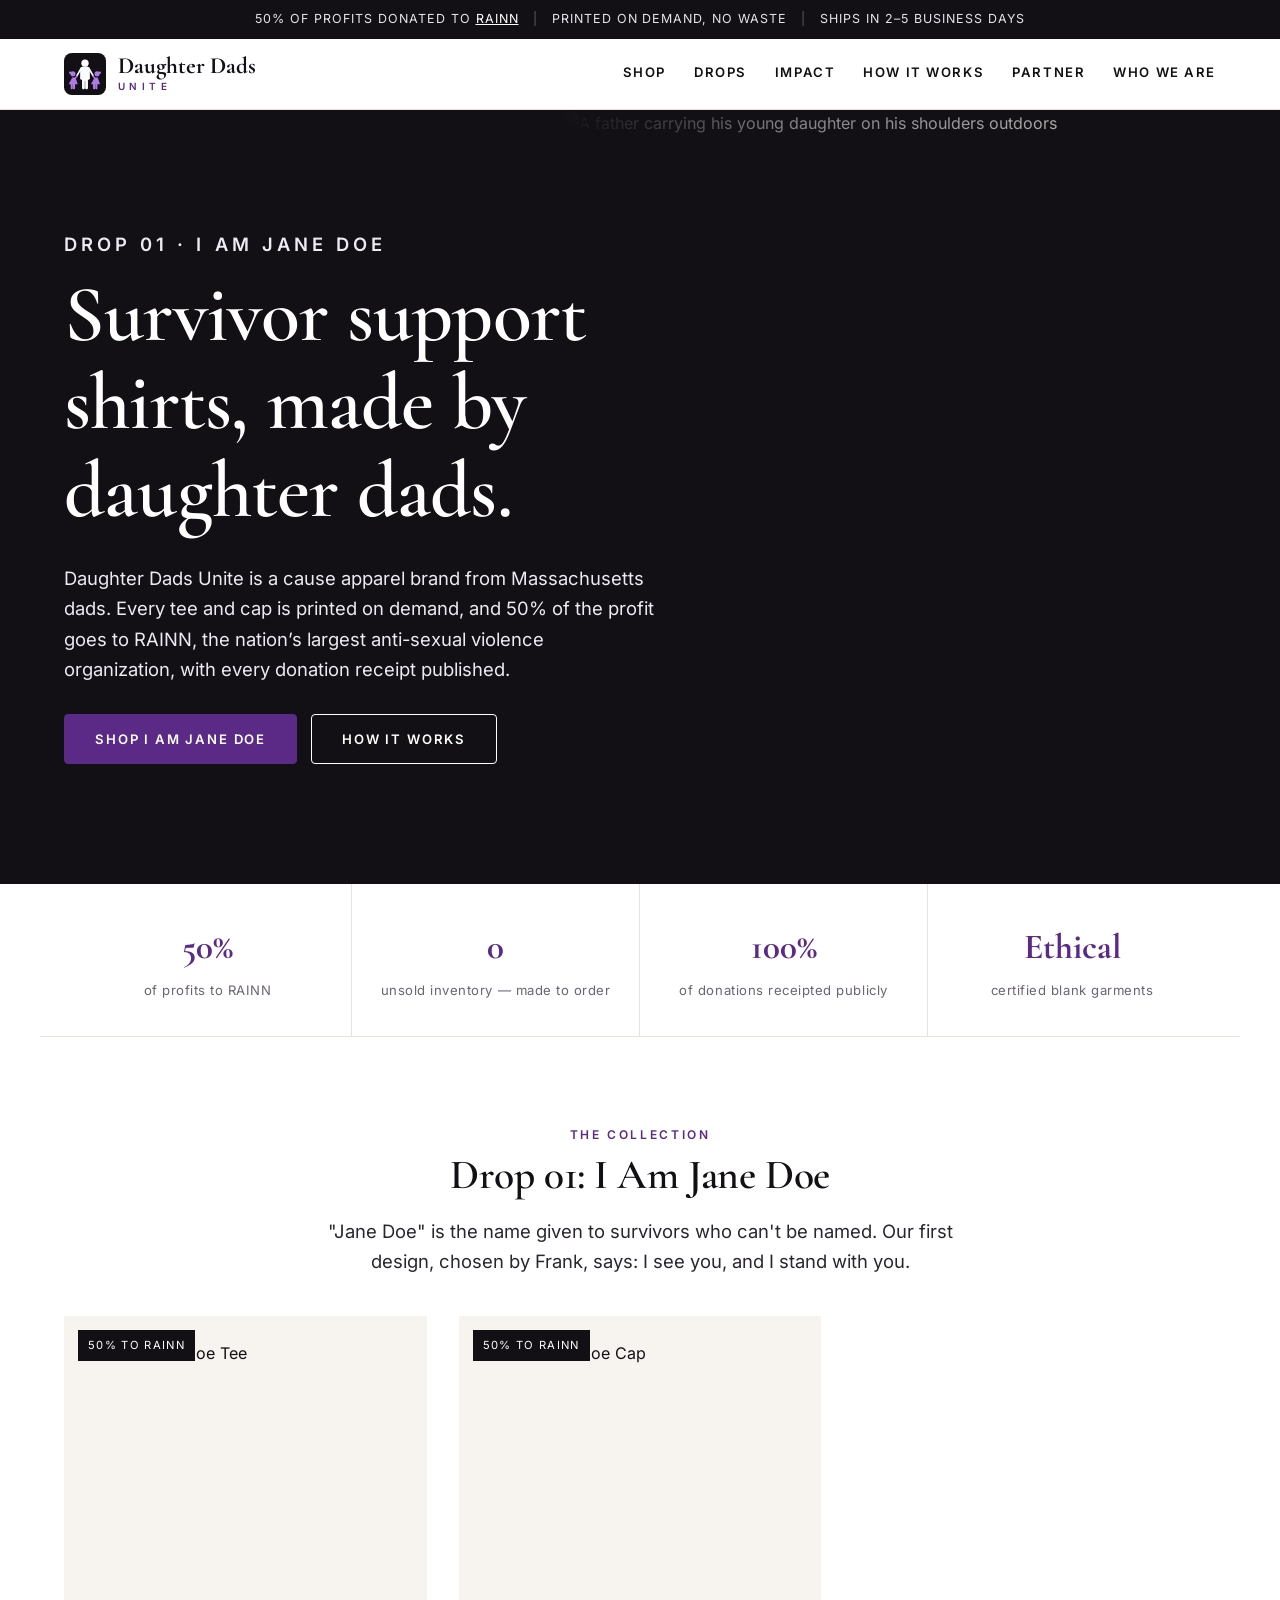
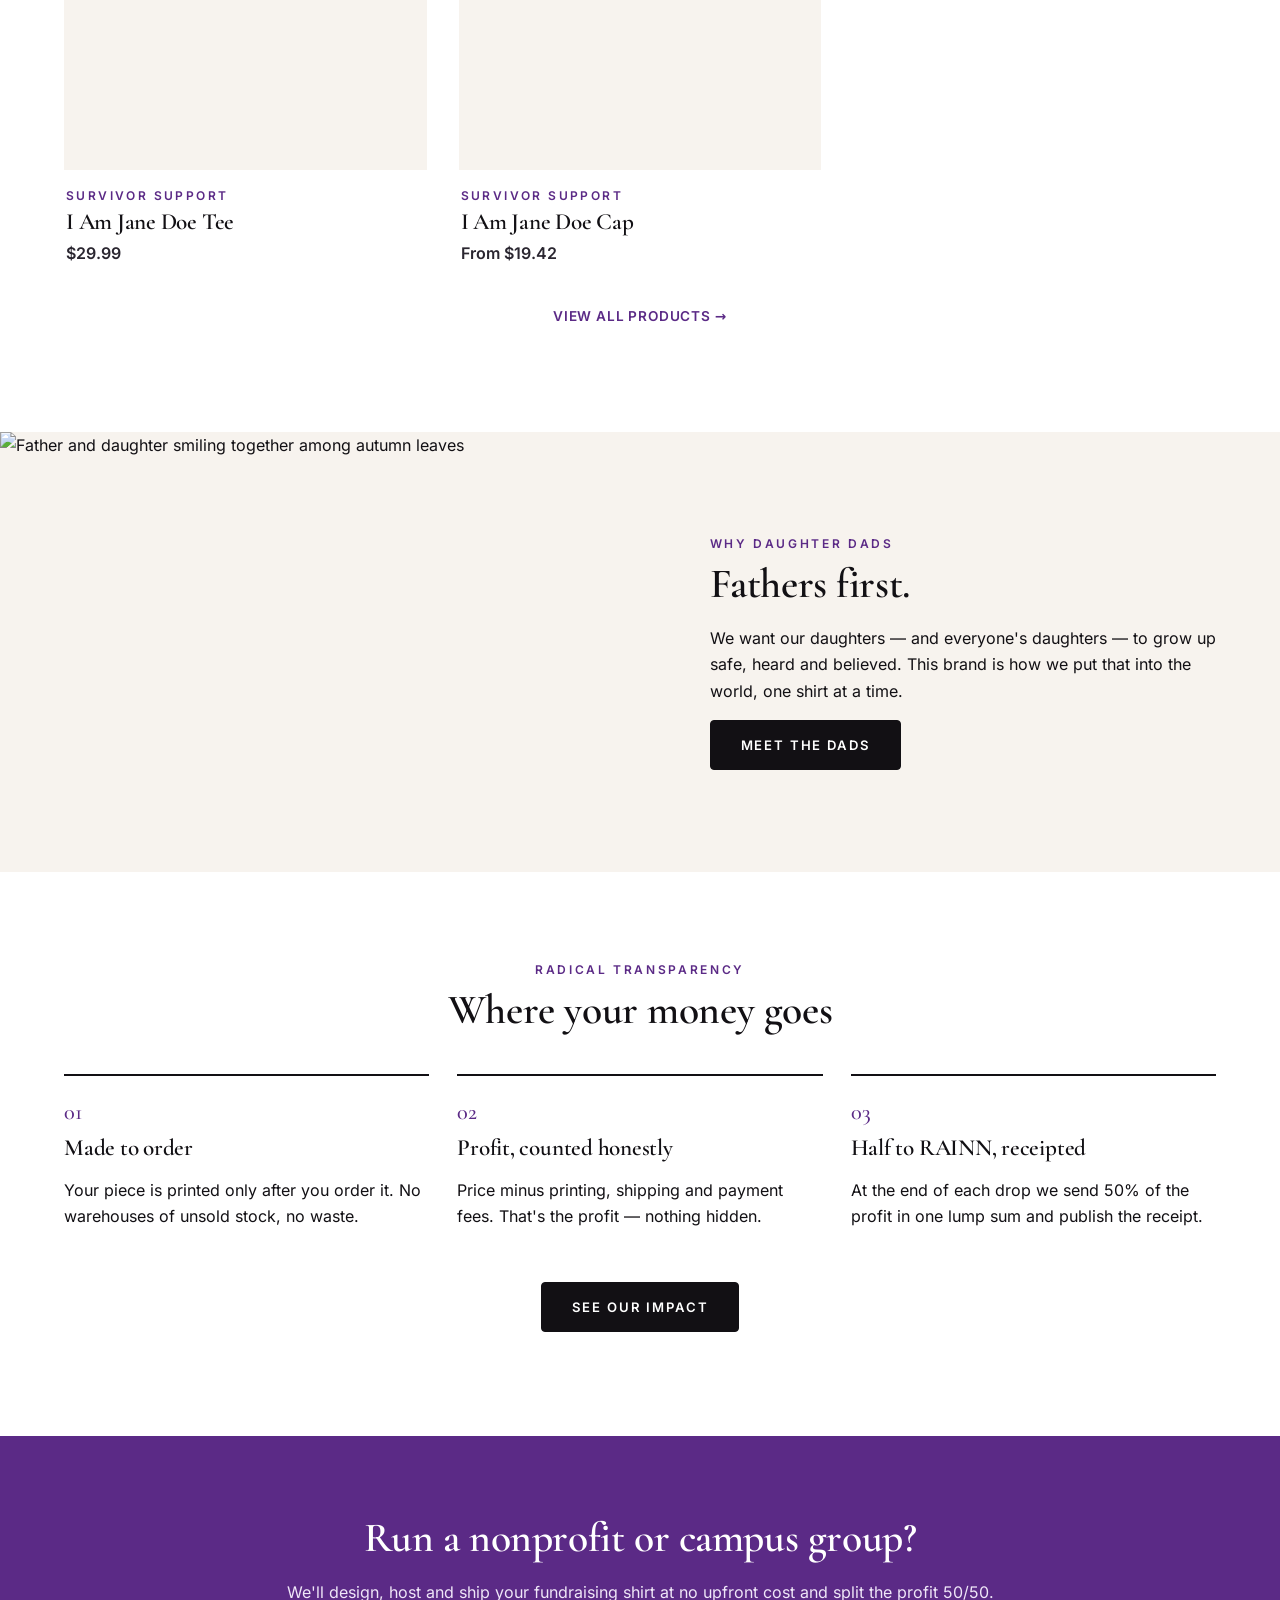
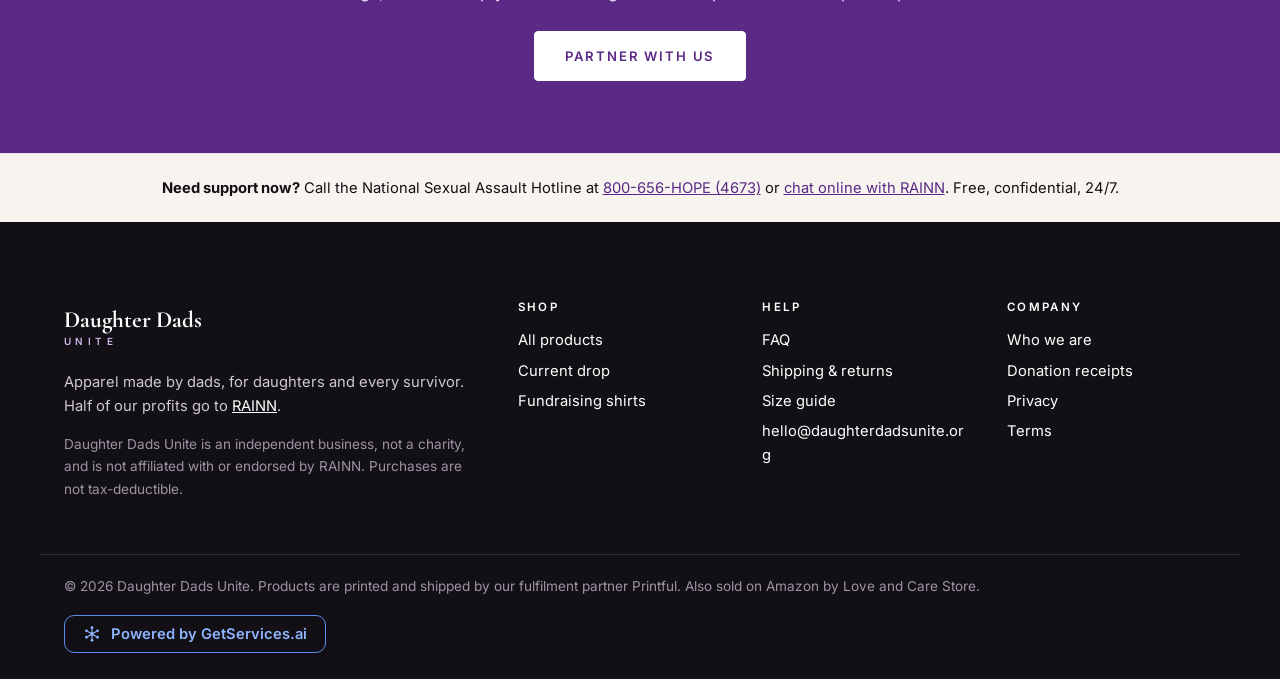
==== commit 03123dbe: "Home footer: 'Powered by GetServices.ai' badge Co-Authored-By: Claude Opus 5.5 <noreply@anthropic.co" ====
--- a/index.html
+++ b/index.html
@@ -18,7 +18,7 @@
 <link rel="preload" href="fonts/inter-latin-400-normal.woff2" as="font" type="font/woff2" crossorigin><link rel="preload" href="fonts/cormorant-garamond-latin-600-normal.woff2" as="font" type="font/woff2" crossorigin>
 <link rel="preconnect" href="https://images.unsplash.com" crossorigin><link rel="preconnect" href="https://m.media-amazon.com" crossorigin>
 <link rel="preload" as="image" href="https://images.unsplash.com/photo-1554200991-de2527940354?auto=format&fit=crop&w=1200&q=70" imagesrcset="https://images.unsplash.com/photo-1554200991-de2527940354?auto=format&fit=crop&w=480&q=70 480w, https://images.unsplash.com/photo-1554200991-de2527940354?auto=format&fit=crop&w=800&q=70 800w, https://images.unsplash.com/photo-1554200991-de2527940354?auto=format&fit=crop&w=1200&q=70 1200w, https://images.unsplash.com/photo-1554200991-de2527940354?auto=format&fit=crop&w=1800&q=70 1800w" imagesizes="(max-width:899px) 100vw, 56vw" fetchpriority="high">
-<link rel="stylesheet" href="styles.css?v=20261127f">
+<link rel="stylesheet" href="styles.css?v=20261127g">
 <script type="application/ld+json">{"@context":"https://schema.org","@graph":[{"@type":"Organization","@id":"https://daughterdadsunite.org/#organization","name":"Daughter Dads Unite","alternateName":"DDU","url":"https://daughterdadsunite.org/","logo":{"@type":"ImageObject","url":"https://daughterdadsunite.org/icons/logo-512.png","width":512,"height":512},"image":"https://daughterdadsunite.org/icons/logo-512.png","email":"hello@daughterdadsunite.org","description":"Cause apparel made by Massachusetts dads for their daughters and every survivor. Printed on demand; 50% of profits donated to RAINN with every receipt published.","slogan":"Wear what you stand for.","foundingLocation":{"@type":"Place","name":"Massachusetts, USA"},"areaServed":"US","founder":[{"@type":"Person","name":"Frank Schnur","jobTitle":"CEO, Movement","image":"https://daughterdadsunite.org/images/frank-schnur.jpg"},{"@type":"Person","name":"Shaheen Arif","jobTitle":"Chief Coordinator of Campaigns","image":"https://daughterdadsunite.org/images/shaheen-arif.jpg"}],"contactPoint":{"@type":"ContactPoint","contactType":"customer support","email":"hello@daughterdadsunite.org","availableLanguage":"English"},"sameAs":["https://www.amazon.com/dp/B0HSJB42QG"]},{"@type":"WebSite","@id":"https://daughterdadsunite.org/#website","url":"https://daughterdadsunite.org/","name":"Daughter Dads Unite","publisher":{"@id":"https://daughterdadsunite.org/#organization"},"inLanguage":"en-US"},{"@type":"WebPage","@id":"https://daughterdadsunite.org/#webpage","url":"https://daughterdadsunite.org/","name":"Daughter Dads Unite | Cause Apparel, 50% of Profits to RAINN","description":"Premium cause apparel made by dads for their daughters. Printed on demand, 50% of profits donated to RAINN, every receipt published.","isPartOf":{"@id":"https://daughterdadsunite.org/#website"},"about":{"@id":"https://daughterdadsunite.org/#organization"},"inLanguage":"en-US","primaryImageOfPage":{"@type":"ImageObject","url":"https://images.unsplash.com/photo-1554200991-de2527940354?auto=format&fit=crop&w=1200&h=630&q=80"}},{"@type":"Product","@id":"https://daughterdadsunite.org/product-jane-doe-tee.html#product","name":"I Am Jane Doe Tee","sku":"DDU-JANE-DOE-TEE","image":["https://m.media-amazon.com/images/I/51NtJSgfksL._AC_SL1000_.jpg"],"description":"Unisex cause tee. \"Jane Doe\" is the name given to survivors who can't be named; wearing it says: I see you, and I stand with you. 50% of profits go to RAINN.","brand":{"@type":"Brand","name":"Daughter Dads Unite"},"category":"Apparel & Accessories > Clothing > Shirts & Tops","url":"https://daughterdadsunite.org/product-jane-doe-tee.html","offers":{"@type":"Offer","url":"https://daughterdadsunite.org/product-jane-doe-tee.html","priceCurrency":"USD","price":"29.99","availability":"https://schema.org/InStock","itemCondition":"https://schema.org/NewCondition","seller":{"@id":"https://daughterdadsunite.org/#organization"},"hasMerchantReturnPolicy":{"@type":"MerchantReturnPolicy","applicableCountry":"US","returnPolicyCategory":"https://schema.org/MerchantReturnFiniteReturnWindow","merchantReturnDays":30,"returnMethod":"https://schema.org/ReturnByMail","merchantReturnLink":"https://daughterdadsunite.org/faq.html#shipping","itemDefectReturnFees":"https://schema.org/FreeReturn"}}},{"@type":"Product","@id":"https://daughterdadsunite.org/product-jane-doe-cap.html#product","name":"I Am Jane Doe Cap","sku":"DDU-JANE-DOE-CAP","image":["https://m.media-amazon.com/images/I/417ATIIuTfL._AC_SL1000_.jpg"],"description":"Black structured cap with adjustable strap carrying the I Am Jane Doe statement. 50% of profits go to RAINN.","brand":{"@type":"Brand","name":"Daughter Dads Unite"},"category":"Apparel & Accessories > Clothing Accessories > Hats","url":"https://daughterdadsunite.org/product-jane-doe-cap.html","offers":{"@type":"Offer","url":"https://daughterdadsunite.org/product-jane-doe-cap.html","priceCurrency":"USD","price":"19.42","availability":"https://schema.org/InStock","itemCondition":"https://schema.org/NewCondition","seller":{"@id":"https://daughterdadsunite.org/#organization"},"hasMerchantReturnPolicy":{"@type":"MerchantReturnPolicy","applicableCountry":"US","returnPolicyCategory":"https://schema.org/MerchantReturnFiniteReturnWindow","merchantReturnDays":30,"returnMethod":"https://schema.org/ReturnByMail","merchantReturnLink":"https://daughterdadsunite.org/faq.html#shipping","itemDefectReturnFees":"https://schema.org/FreeReturn"}}},{"@type":"ItemList","@id":"https://daughterdadsunite.org/#products","name":"Drop 01: I Am Jane Doe","itemListElement":[{"@type":"ListItem","position":1,"url":"https://daughterdadsunite.org/product-jane-doe-tee.html"},{"@type":"ListItem","position":2,"url":"https://daughterdadsunite.org/product-jane-doe-cap.html"}]}]}</script>
 </head>
 <body>
@@ -26,7 +26,7 @@
 <div class="announce" role="note"><span>50% of profits donated to <a href="cause.html">RAINN</a></span><span class="sep">|</span><span>Printed on demand, no waste</span><span class="sep">|</span><span>Ships in 2&ndash;5 business days</span></div>
 <header class="site-header">
   <div class="wrap header-inner">
-    <a class="brand" href="index.html" aria-label="Daughter Dads Unite home"><img src="logo.svg?v=20261127f" alt="" width="42" height="42" decoding="async"><span class="wordmark">Daughter Dads<small>Unite</small></span></a>
+    <a class="brand" href="index.html" aria-label="Daughter Dads Unite home"><img src="logo.svg?v=20261127g" alt="" width="42" height="42" decoding="async"><span class="wordmark">Daughter Dads<small>Unite</small></span></a>
     <button class="menu-btn" aria-expanded="false" aria-controls="nav" onclick="var n=document.getElementById('nav');var o=n.classList.toggle('open');this.setAttribute('aria-expanded',o)">Menu</button>
     <nav id="nav" aria-label="Main"><a href="shop.html">Shop</a><a href="drops.html">Drops</a><a href="cause.html">Impact</a><a href="how-it-works.html">How It Works</a><a href="partner.html">Partner</a><a href="about.html">Who We Are</a></nav>
   </div>
@@ -96,7 +96,7 @@
     <div><p class="foot-h">Company</p><a href="about.html">Who we are</a><a href="cause.html#receipts">Donation receipts</a><a href="privacy.html">Privacy</a><a href="terms.html">Terms</a></div>
   </div>
   <p class="wrap fine copy">&copy; 2026 Daughter Dads Unite. Products are printed and shipped by our fulfilment partner Printful. Also sold on Amazon by Love and Care Store.</p>
-  <p class="wrap fine powered">Powered by <a href="https://getservices.ai" target="_blank" rel="noopener">getservices.ai</a></p>
+  <div class="wrap powered"><a class="gs-badge" href="https://getservices.ai" target="_blank" rel="noopener" title="Website built and powered by GetServices.ai"><svg class="gs-badge-icon" viewBox="0 0 24 24" width="18" height="18" aria-hidden="true" focusable="false"><g fill="currentColor"><circle cx="12" cy="12" r="2.6"/><circle cx="12" cy="3.6" r="1.9"/><circle cx="12" cy="20.4" r="1.9"/><circle cx="4.7" cy="7.8" r="1.9"/><circle cx="19.3" cy="7.8" r="1.9"/><circle cx="4.7" cy="16.2" r="1.9"/><circle cx="19.3" cy="16.2" r="1.9"/></g><g stroke="currentColor" stroke-width="1.5" stroke-linecap="round"><path d="M12 9.4V5.5M12 14.6v3.9M9.8 10.7 6.4 8.8M14.2 10.7l3.4-1.9M9.8 13.3l-3.4 1.9M14.2 13.3l3.4 1.9"/></g></svg><span>Powered by GetServices.ai</span></a></div>
 </footer>
 <script>window.DDU_API="https://api.daughterdadsunite.org";</script>
 
--- a/styles.css
+++ b/styles.css
@@ -166,3 +166,7 @@
 .contact a{color:var(--ink);word-break:break-word;padding:4px 0}
 @media(max-width:420px){.footer-grid{grid-template-columns:1fr;gap:24px}}
 .site-footer a{overflow-wrap:anywhere}
+.powered{padding-top:18px}
+.site-footer a.gs-badge{display:inline-flex;align-items:center;gap:10px;margin:0;padding:9px 18px;border:1.5px solid #5b8def;border-radius:10px;color:#8fb4ff;font-weight:600;font-size:.92rem;text-decoration:none;line-height:1;transition:background .2s,color .2s,border-color .2s}
+.site-footer a.gs-badge:hover,.site-footer a.gs-badge:focus-visible{background:rgba(91,141,239,.14);color:#fff;border-color:#8fb4ff}
+.gs-badge-icon{flex:none}
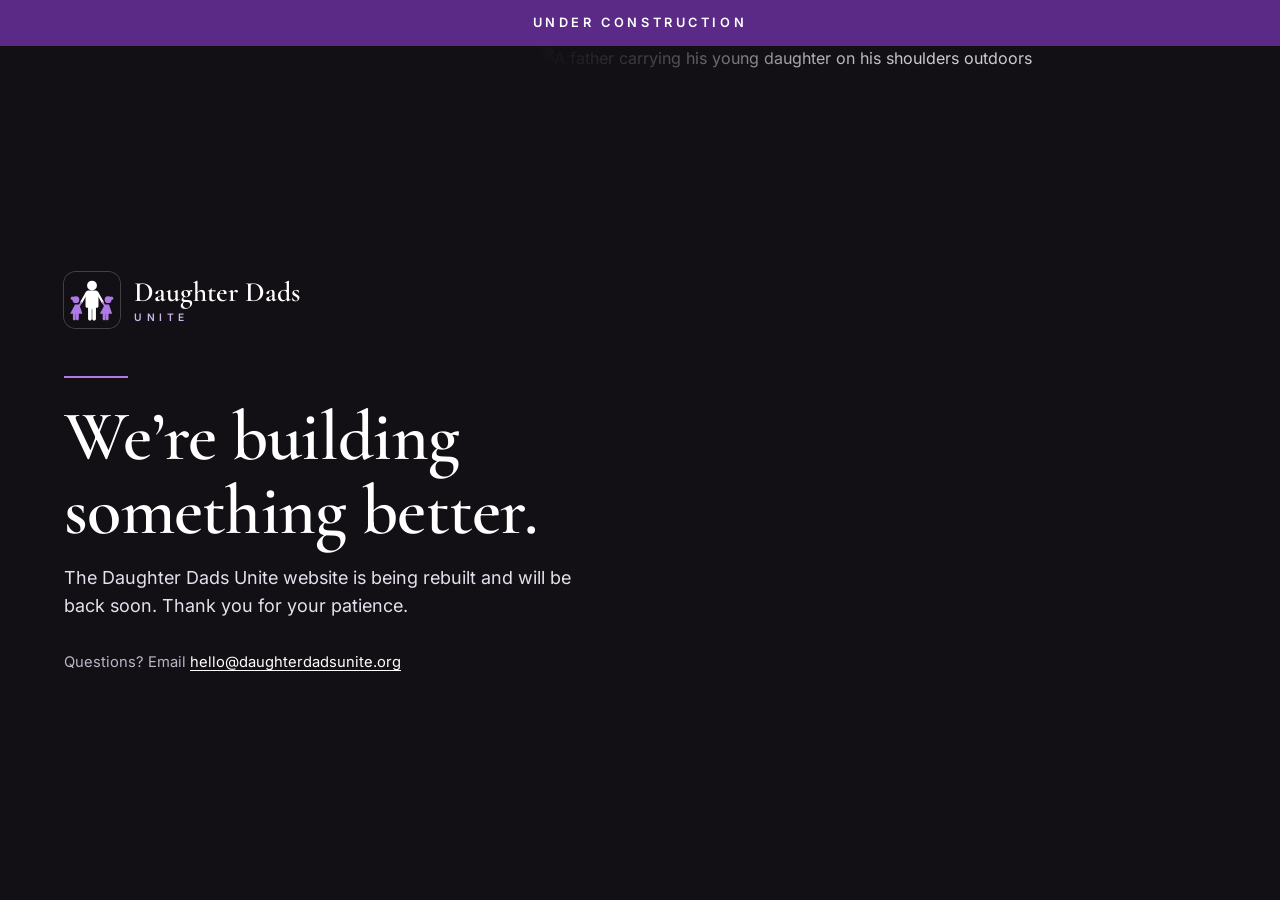
==== commit 4f96346b: "Put the site under construction Every page now shows one 'Under construction' holding page. All asse" ====
--- a/index.html
+++ b/index.html
@@ -3,102 +3,65 @@
 <head>
 <meta charset="utf-8">
 <meta name="viewport" content="width=device-width, initial-scale=1">
-<title>Daughter Dads Unite | Cause Apparel, 50% of Profits to RAINN</title>
-<meta name="description" content="Premium cause apparel made by dads for their daughters. Printed on demand, 50% of profits donated to RAINN, every receipt published.">
-<meta name="robots" content="index, follow, max-image-preview:large, max-snippet:-1">
+<!-- UNDER CONSTRUCTION holding page (Nov 27, 2026). Every page of the site shows this until the full site is restored; see README.md "Under construction mode". -->
+<title>Under Construction | Daughter Dads Unite</title>
+<meta name="description" content="The Daughter Dads Unite website is under construction and will be back soon.">
 <link rel="canonical" href="https://daughterdadsunite.org/">
 <meta property="og:type" content="website"><meta property="og:site_name" content="Daughter Dads Unite">
-<meta property="og:title" content="Daughter Dads Unite | Cause Apparel, 50% of Profits to RAINN"><meta property="og:description" content="Premium cause apparel made by dads for their daughters. Printed on demand, 50% of profits donated to RAINN, every receipt published.">
+<meta property="og:title" content="Daughter Dads Unite | Under Construction"><meta property="og:description" content="The Daughter Dads Unite website is under construction and will be back soon.">
 <meta property="og:url" content="https://daughterdadsunite.org/"><meta property="og:image" content="https://images.unsplash.com/photo-1554200991-de2527940354?auto=format&fit=crop&w=1200&h=630&q=80">
-<meta property="og:image:width" content="1200"><meta property="og:image:height" content="630"><meta property="og:image:alt" content="A father carrying his young daughter on his shoulders outdoors"><meta property="og:locale" content="en_US">
-<meta name="twitter:card" content="summary_large_image"><meta name="twitter:title" content="Daughter Dads Unite | Cause Apparel, 50% of Profits to RAINN"><meta name="twitter:description" content="Premium cause apparel made by dads for their daughters. Printed on demand, 50% of profits donated to RAINN, every receipt published."><meta name="twitter:image" content="https://images.unsplash.com/photo-1554200991-de2527940354?auto=format&fit=crop&w=1200&h=630&q=80">
+<meta property="og:image:alt" content="A father carrying his young daughter on his shoulders outdoors">
+<meta name="twitter:card" content="summary_large_image">
 <meta name="theme-color" content="#121014">
 <link rel="icon" href="/favicon.ico" sizes="48x48"><link rel="icon" href="/favicon.svg" type="image/svg+xml"><link rel="icon" href="/icons/favicon-32.png" type="image/png" sizes="32x32">
 <link rel="apple-touch-icon" href="/icons/apple-touch-icon.png"><link rel="manifest" href="/site.webmanifest">
-<link rel="preload" href="fonts/inter-latin-400-normal.woff2" as="font" type="font/woff2" crossorigin><link rel="preload" href="fonts/cormorant-garamond-latin-600-normal.woff2" as="font" type="font/woff2" crossorigin>
-<link rel="preconnect" href="https://images.unsplash.com" crossorigin><link rel="preconnect" href="https://m.media-amazon.com" crossorigin>
-<link rel="preload" as="image" href="https://images.unsplash.com/photo-1554200991-de2527940354?auto=format&fit=crop&w=1200&q=70" imagesrcset="https://images.unsplash.com/photo-1554200991-de2527940354?auto=format&fit=crop&w=480&q=70 480w, https://images.unsplash.com/photo-1554200991-de2527940354?auto=format&fit=crop&w=800&q=70 800w, https://images.unsplash.com/photo-1554200991-de2527940354?auto=format&fit=crop&w=1200&q=70 1200w, https://images.unsplash.com/photo-1554200991-de2527940354?auto=format&fit=crop&w=1800&q=70 1800w" imagesizes="(max-width:899px) 100vw, 56vw" fetchpriority="high">
-<link rel="stylesheet" href="styles.css?v=20261127g">
-<script type="application/ld+json">{"@context":"https://schema.org","@graph":[{"@type":"Organization","@id":"https://daughterdadsunite.org/#organization","name":"Daughter Dads Unite","alternateName":"DDU","url":"https://daughterdadsunite.org/","logo":{"@type":"ImageObject","url":"https://daughterdadsunite.org/icons/logo-512.png","width":512,"height":512},"image":"https://daughterdadsunite.org/icons/logo-512.png","email":"hello@daughterdadsunite.org","description":"Cause apparel made by Massachusetts dads for their daughters and every survivor. Printed on demand; 50% of profits donated to RAINN with every receipt published.","slogan":"Wear what you stand for.","foundingLocation":{"@type":"Place","name":"Massachusetts, USA"},"areaServed":"US","founder":[{"@type":"Person","name":"Frank Schnur","jobTitle":"CEO, Movement","image":"https://daughterdadsunite.org/images/frank-schnur.jpg"},{"@type":"Person","name":"Shaheen Arif","jobTitle":"Chief Coordinator of Campaigns","image":"https://daughterdadsunite.org/images/shaheen-arif.jpg"}],"contactPoint":{"@type":"ContactPoint","contactType":"customer support","email":"hello@daughterdadsunite.org","availableLanguage":"English"},"sameAs":["https://www.amazon.com/dp/B0HSJB42QG"]},{"@type":"WebSite","@id":"https://daughterdadsunite.org/#website","url":"https://daughterdadsunite.org/","name":"Daughter Dads Unite","publisher":{"@id":"https://daughterdadsunite.org/#organization"},"inLanguage":"en-US"},{"@type":"WebPage","@id":"https://daughterdadsunite.org/#webpage","url":"https://daughterdadsunite.org/","name":"Daughter Dads Unite | Cause Apparel, 50% of Profits to RAINN","description":"Premium cause apparel made by dads for their daughters. Printed on demand, 50% of profits donated to RAINN, every receipt published.","isPartOf":{"@id":"https://daughterdadsunite.org/#website"},"about":{"@id":"https://daughterdadsunite.org/#organization"},"inLanguage":"en-US","primaryImageOfPage":{"@type":"ImageObject","url":"https://images.unsplash.com/photo-1554200991-de2527940354?auto=format&fit=crop&w=1200&h=630&q=80"}},{"@type":"Product","@id":"https://daughterdadsunite.org/product-jane-doe-tee.html#product","name":"I Am Jane Doe Tee","sku":"DDU-JANE-DOE-TEE","image":["https://m.media-amazon.com/images/I/51NtJSgfksL._AC_SL1000_.jpg"],"description":"Unisex cause tee. \"Jane Doe\" is the name given to survivors who can't be named; wearing it says: I see you, and I stand with you. 50% of profits go to RAINN.","brand":{"@type":"Brand","name":"Daughter Dads Unite"},"category":"Apparel & Accessories > Clothing > Shirts & Tops","url":"https://daughterdadsunite.org/product-jane-doe-tee.html","offers":{"@type":"Offer","url":"https://daughterdadsunite.org/product-jane-doe-tee.html","priceCurrency":"USD","price":"29.99","availability":"https://schema.org/InStock","itemCondition":"https://schema.org/NewCondition","seller":{"@id":"https://daughterdadsunite.org/#organization"},"hasMerchantReturnPolicy":{"@type":"MerchantReturnPolicy","applicableCountry":"US","returnPolicyCategory":"https://schema.org/MerchantReturnFiniteReturnWindow","merchantReturnDays":30,"returnMethod":"https://schema.org/ReturnByMail","merchantReturnLink":"https://daughterdadsunite.org/faq.html#shipping","itemDefectReturnFees":"https://schema.org/FreeReturn"}}},{"@type":"Product","@id":"https://daughterdadsunite.org/product-jane-doe-cap.html#product","name":"I Am Jane Doe Cap","sku":"DDU-JANE-DOE-CAP","image":["https://m.media-amazon.com/images/I/417ATIIuTfL._AC_SL1000_.jpg"],"description":"Black structured cap with adjustable strap carrying the I Am Jane Doe statement. 50% of profits go to RAINN.","brand":{"@type":"Brand","name":"Daughter Dads Unite"},"category":"Apparel & Accessories > Clothing Accessories > Hats","url":"https://daughterdadsunite.org/product-jane-doe-cap.html","offers":{"@type":"Offer","url":"https://daughterdadsunite.org/product-jane-doe-cap.html","priceCurrency":"USD","price":"19.42","availability":"https://schema.org/InStock","itemCondition":"https://schema.org/NewCondition","seller":{"@id":"https://daughterdadsunite.org/#organization"},"hasMerchantReturnPolicy":{"@type":"MerchantReturnPolicy","applicableCountry":"US","returnPolicyCategory":"https://schema.org/MerchantReturnFiniteReturnWindow","merchantReturnDays":30,"returnMethod":"https://schema.org/ReturnByMail","merchantReturnLink":"https://daughterdadsunite.org/faq.html#shipping","itemDefectReturnFees":"https://schema.org/FreeReturn"}}},{"@type":"ItemList","@id":"https://daughterdadsunite.org/#products","name":"Drop 01: I Am Jane Doe","itemListElement":[{"@type":"ListItem","position":1,"url":"https://daughterdadsunite.org/product-jane-doe-tee.html"},{"@type":"ListItem","position":2,"url":"https://daughterdadsunite.org/product-jane-doe-cap.html"}]}]}</script>
+<link rel="preload" href="/fonts/inter-latin-400-normal.woff2" as="font" type="font/woff2" crossorigin><link rel="preload" href="/fonts/cormorant-garamond-latin-600-normal.woff2" as="font" type="font/woff2" crossorigin>
+<link rel="preconnect" href="https://images.unsplash.com" crossorigin>
+<style>
+@font-face{font-family:'Cormorant Garamond';font-style:normal;font-weight:600;font-display:swap;src:url(/fonts/cormorant-garamond-latin-600-normal.woff2) format('woff2')}
+@font-face{font-family:'Inter';font-style:normal;font-weight:400;font-display:swap;src:url(/fonts/inter-latin-400-normal.woff2) format('woff2')}
+@font-face{font-family:'Inter';font-style:normal;font-weight:600;font-display:swap;src:url(/fonts/inter-latin-600-normal.woff2) format('woff2')}
+:root{--ink:#121014;--plum:#5b2a86;--lav:#cdb6ea;--serif:"Cormorant Garamond",Georgia,"Times New Roman",serif;--sans:Inter,system-ui,-apple-system,"Segoe UI",Roboto,Arial,sans-serif}
+*{box-sizing:border-box}
+html,body{margin:0;background:var(--ink)}
+body{min-height:100vh;min-height:100svh;display:flex;flex-direction:column;font:16px/1.6 var(--sans);color:#efe9f4;-webkit-font-smoothing:antialiased}
+.uc-banner{position:relative;z-index:2;margin:0;background:var(--plum);color:#fff;text-align:center;font-size:.8rem;font-weight:600;letter-spacing:.28em;text-transform:uppercase;padding:13px 16px}
+.uc{position:relative;flex:1;display:flex;align-items:flex-end;overflow:hidden}
+.uc-photo{position:absolute;inset:0;width:100%;height:100%;object-fit:cover;object-position:72% center;opacity:.85;display:block}
+.uc:after{content:"";position:absolute;inset:0;background:linear-gradient(180deg,rgba(18,16,20,.25) 0%,rgba(18,16,20,.7) 45%,rgba(18,16,20,.96) 78%)}
+.uc-inner{position:relative;z-index:1;width:100%;max-width:1200px;margin:0 auto;padding:56px 24px 48px}
+.uc-copy{max-width:600px}
+.uc-brand{display:inline-flex;align-items:center;gap:14px;color:#fff;text-decoration:none}
+.uc-brand img{width:56px;height:56px;border-radius:12px;box-shadow:0 0 0 1px rgba(255,255,255,.2)}
+.uc-word{display:flex;flex-direction:column;font-family:var(--serif);font-size:1.75rem;font-weight:600;line-height:1}
+.uc-word small{margin-top:6px;font-family:var(--sans);font-size:.64rem;font-weight:600;letter-spacing:.45em;text-transform:uppercase;color:var(--lav)}
+.uc-rule{width:64px;height:2px;margin:40px 0 0;border:0;background:#b07ae6}
+h1{margin:22px 0 16px;font-family:var(--serif);font-size:clamp(2.5rem,6vw,4.4rem);font-weight:600;line-height:1.05;letter-spacing:-.01em;color:#fff}
+.uc-lead{max-width:520px;margin:0;font-size:1.12rem;color:#e6dfed}
+.uc-help{margin:30px 0 0;font-size:.92rem;color:#bdb4c7}
+.uc-help a{color:#fff;text-underline-offset:3px;overflow-wrap:anywhere}
+.uc-help a:hover,.uc-help a:focus-visible{color:var(--lav)}
+@media(min-width:900px){
+.uc{align-items:center}
+.uc-photo{left:auto;right:0;width:58%;object-position:0% 30%;-webkit-mask-image:linear-gradient(90deg,transparent 0,#000 35%);mask-image:linear-gradient(90deg,transparent 0,#000 35%)}
+.uc:after{background:linear-gradient(90deg,rgba(18,16,20,.92) 0%,rgba(18,16,20,.55) 42%,rgba(18,16,20,0) 72%)}
+.uc-inner{padding:80px 24px}
+}
+</style>
 </head>
 <body>
-<a class="skip" href="#main">Skip to content</a>
-<div class="announce" role="note"><span>50% of profits donated to <a href="cause.html">RAINN</a></span><span class="sep">|</span><span>Printed on demand, no waste</span><span class="sep">|</span><span>Ships in 2&ndash;5 business days</span></div>
-<header class="site-header">
-  <div class="wrap header-inner">
-    <a class="brand" href="index.html" aria-label="Daughter Dads Unite home"><img src="logo.svg?v=20261127g" alt="" width="42" height="42" decoding="async"><span class="wordmark">Daughter Dads<small>Unite</small></span></a>
-    <button class="menu-btn" aria-expanded="false" aria-controls="nav" onclick="var n=document.getElementById('nav');var o=n.classList.toggle('open');this.setAttribute('aria-expanded',o)">Menu</button>
-    <nav id="nav" aria-label="Main"><a href="shop.html">Shop</a><a href="drops.html">Drops</a><a href="cause.html">Impact</a><a href="how-it-works.html">How It Works</a><a href="partner.html">Partner</a><a href="about.html">Who We Are</a></nav>
+<p class="uc-banner" role="status">Under construction</p>
+<main class="uc" id="main">
+  <img class="uc-photo" src="https://images.unsplash.com/photo-1554200991-de2527940354?auto=format&fit=crop&w=1200&q=70" srcset="https://images.unsplash.com/photo-1554200991-de2527940354?auto=format&fit=crop&w=480&q=70 480w, https://images.unsplash.com/photo-1554200991-de2527940354?auto=format&fit=crop&w=800&q=70 800w, https://images.unsplash.com/photo-1554200991-de2527940354?auto=format&fit=crop&w=1200&q=70 1200w, https://images.unsplash.com/photo-1554200991-de2527940354?auto=format&fit=crop&w=1800&q=70 1800w" sizes="(max-width:899px) 100vw, 58vw" width="1200" height="800" alt="A father carrying his young daughter on his shoulders outdoors" fetchpriority="high" decoding="async">
+  <div class="uc-inner">
+    <div class="uc-copy">
+      <a class="uc-brand" href="/" aria-label="Daughter Dads Unite home"><img src="/logo.svg" alt="" width="56" height="56" decoding="async"><span class="uc-word">Daughter Dads<small>Unite</small></span></a>
+      <hr class="uc-rule">
+      <h1>We&rsquo;re building something better.</h1>
+      <p class="uc-lead">The Daughter Dads Unite website is being rebuilt and will be back soon. Thank you for your patience.</p>
+      <p class="uc-help">Questions? Email <a href="mailto:hello@daughterdadsunite.org">hello@daughterdadsunite.org</a></p>
+    </div>
   </div>
-</header>
-<main id="main">
-<section class="hero">
-  <img src="https://images.unsplash.com/photo-1554200991-de2527940354?auto=format&fit=crop&w=1200&q=70" srcset="https://images.unsplash.com/photo-1554200991-de2527940354?auto=format&fit=crop&w=480&q=70 480w, https://images.unsplash.com/photo-1554200991-de2527940354?auto=format&fit=crop&w=800&q=70 800w, https://images.unsplash.com/photo-1554200991-de2527940354?auto=format&fit=crop&w=1200&q=70 1200w, https://images.unsplash.com/photo-1554200991-de2527940354?auto=format&fit=crop&w=1800&q=70 1800w" sizes="(max-width:899px) 100vw, 56vw" width="1200" height="800" alt="A father carrying his young daughter on his shoulders outdoors" class="hero-img" loading="eager" fetchpriority="high" decoding="async">
-  <div class="hero-text">
-    <p class="eyebrow">Drop 01 &middot; I Am Jane Doe</p>
-    <h1>Survivor support shirts, made by daughter dads.</h1>
-    <p>Daughter Dads Unite is a cause apparel brand from Massachusetts dads. Every tee and cap is printed on demand, and 50% of the profit goes to RAINN, the nation&rsquo;s largest anti-sexual violence organization, with every donation receipt published.</p>
-    <div class="cta-row"><a class="btn" href="product-jane-doe-tee.html">Shop I Am Jane Doe</a><a class="btn outline" href="how-it-works.html">How it works</a></div>
-  </div>
-</section>
-<section class="trust wrap">
-  <div><b>50%</b><span>of profits to RAINN</span></div>
-  <div><b>0</b><span>unsold inventory &mdash; made to order</span></div>
-  <div><b>100%</b><span>of donations receipted publicly</span></div>
-  <div><b>Ethical</b><span>certified blank garments</span></div>
-</section>
-<section class="wrap section">
-  <div class="section-head"><p class="eyebrow dark">The collection</p><h2>Drop 01: I Am Jane Doe</h2><p class="lead">"Jane Doe" is the name given to survivors who can't be named. Our first design, chosen by Frank, says: I see you, and I stand with you.</p></div>
-  <div class="pgrid"><a class="pcard" href="product-jane-doe-tee.html">
-  <div class="pcard-img"><img src="https://m.media-amazon.com/images/I/51NtJSgfksL._AC_SL1000_.jpg" srcset="https://m.media-amazon.com/images/I/51NtJSgfksL._AC_SL500_.jpg 500w, https://m.media-amazon.com/images/I/51NtJSgfksL._AC_SL1000_.jpg 1000w" sizes="(max-width:600px) 90vw, 400px" width="1000" height="1000" loading="lazy" decoding="async" alt="I Am Jane Doe Tee"><span class="tag">50% to RAINN</span></div>
-  <div class="pcard-body"><p class="cause-label">Survivor Support</p><h3>I Am Jane Doe Tee</h3><p class="price">$29.99</p></div>
-</a><a class="pcard" href="product-jane-doe-cap.html">
-  <div class="pcard-img"><img src="https://m.media-amazon.com/images/I/417ATIIuTfL._AC_SL1000_.jpg" srcset="https://m.media-amazon.com/images/I/417ATIIuTfL._AC_SL500_.jpg 500w, https://m.media-amazon.com/images/I/417ATIIuTfL._AC_SL1000_.jpg 1000w" sizes="(max-width:600px) 90vw, 400px" width="1000" height="1000" loading="lazy" decoding="async" alt="I Am Jane Doe Cap"><span class="tag">50% to RAINN</span></div>
-  <div class="pcard-body"><p class="cause-label">Survivor Support</p><h3>I Am Jane Doe Cap</h3><p class="price">From $19.42</p></div>
-</a></div>
-  <p class="center"><a class="text-link" href="shop.html">View all products &rarr;</a></p>
-</section>
-<section class="split-band">
-  <img src="https://images.unsplash.com/photo-1764697383508-b7f53784ffc0?auto=format&fit=crop&w=1200&q=70" srcset="https://images.unsplash.com/photo-1764697383508-b7f53784ffc0?auto=format&fit=crop&w=480&q=70 480w, https://images.unsplash.com/photo-1764697383508-b7f53784ffc0?auto=format&fit=crop&w=800&q=70 800w, https://images.unsplash.com/photo-1764697383508-b7f53784ffc0?auto=format&fit=crop&w=1200&q=70 1200w" sizes="(max-width:800px) 100vw, 50vw" width="1200" height="800" alt="Father and daughter smiling together among autumn leaves" class="band-img" loading="lazy" decoding="async">
-  <div class="band-text">
-    <p class="eyebrow dark">Why daughter dads</p>
-    <h2>Fathers first.</h2>
-    <p>We want our daughters &mdash; and everyone's daughters &mdash; to grow up safe, heard and believed. This brand is how we put that into the world, one shirt at a time.</p>
-    <a class="btn dark" href="about.html">Meet the dads</a>
-  </div>
-</section>
-<section class="wrap section">
-  <div class="section-head"><p class="eyebrow dark">Radical transparency</p><h2>Where your money goes</h2></div>
-  <div class="three">
-    <div class="step"><span>01</span><h3>Made to order</h3><p>Your piece is printed only after you order it. No warehouses of unsold stock, no waste.</p></div>
-    <div class="step"><span>02</span><h3>Profit, counted honestly</h3><p>Price minus printing, shipping and payment fees. That's the profit &mdash; nothing hidden.</p></div>
-    <div class="step"><span>03</span><h3>Half to RAINN, receipted</h3><p>At the end of each drop we send 50% of the profit in one lump sum and publish the receipt.</p></div>
-  </div>
-  <p class="center"><a class="btn dark" href="cause.html">See our impact</a></p>
-</section>
-<section class="cta-band"><div class="wrap">
-  <h2>Run a nonprofit or campus group?</h2>
-  <p>We'll design, host and ship your fundraising shirt at no upfront cost and split the profit 50/50.</p>
-  <a class="btn" href="partner.html">Partner with us</a>
-</div></section>
-
 </main>
-<section class="hotline"><div class="wrap"><p><b>Need support now?</b> Call the National Sexual Assault Hotline at <a href="tel:18006564673">800-656-HOPE (4673)</a> or <a href="https://hotline.rainn.org/online" target="_blank" rel="noopener">chat online with RAINN</a>. Free, confidential, 24/7.</p></div></section>
-<footer class="site-footer">
-  <div class="wrap footer-grid">
-    <div>
-      <p class="wordmark light">Daughter Dads<small>Unite</small></p>
-      <p>Apparel made by dads, for daughters and every survivor. Half of our profits go to <a href="https://rainn.org" target="_blank" rel="noopener">RAINN</a>.</p>
-      <p class="fine">Daughter Dads Unite is an independent business, not a charity, and is not affiliated with or endorsed by RAINN. Purchases are not tax-deductible.</p>
-    </div>
-    <div><p class="foot-h">Shop</p><a href="shop.html">All products</a><a href="drops.html">Current drop</a><a href="partner.html">Fundraising shirts</a></div>
-    <div><p class="foot-h">Help</p><a href="faq.html">FAQ</a><a href="faq.html#shipping">Shipping &amp; returns</a><a href="faq.html#sizing">Size guide</a><a href="mailto:hello@daughterdadsunite.org">hello@daughterdadsunite.org</a></div>
-    <div><p class="foot-h">Company</p><a href="about.html">Who we are</a><a href="cause.html#receipts">Donation receipts</a><a href="privacy.html">Privacy</a><a href="terms.html">Terms</a></div>
-  </div>
-  <p class="wrap fine copy">&copy; 2026 Daughter Dads Unite. Products are printed and shipped by our fulfilment partner Printful. Also sold on Amazon by Love and Care Store.</p>
-  <div class="wrap powered"><a class="gs-badge" href="https://getservices.ai" target="_blank" rel="noopener" title="Website built and powered by GetServices.ai"><svg class="gs-badge-icon" viewBox="0 0 24 24" width="18" height="18" aria-hidden="true" focusable="false"><g fill="currentColor"><circle cx="12" cy="12" r="2.6"/><circle cx="12" cy="3.6" r="1.9"/><circle cx="12" cy="20.4" r="1.9"/><circle cx="4.7" cy="7.8" r="1.9"/><circle cx="19.3" cy="7.8" r="1.9"/><circle cx="4.7" cy="16.2" r="1.9"/><circle cx="19.3" cy="16.2" r="1.9"/></g><g stroke="currentColor" stroke-width="1.5" stroke-linecap="round"><path d="M12 9.4V5.5M12 14.6v3.9M9.8 10.7 6.4 8.8M14.2 10.7l3.4-1.9M9.8 13.3l-3.4 1.9M14.2 13.3l3.4 1.9"/></g></svg><span>Powered by GetServices.ai</span></a></div>
-</footer>
-<script>window.DDU_API="https://api.daughterdadsunite.org";</script>
-
 </body>
 </html>
